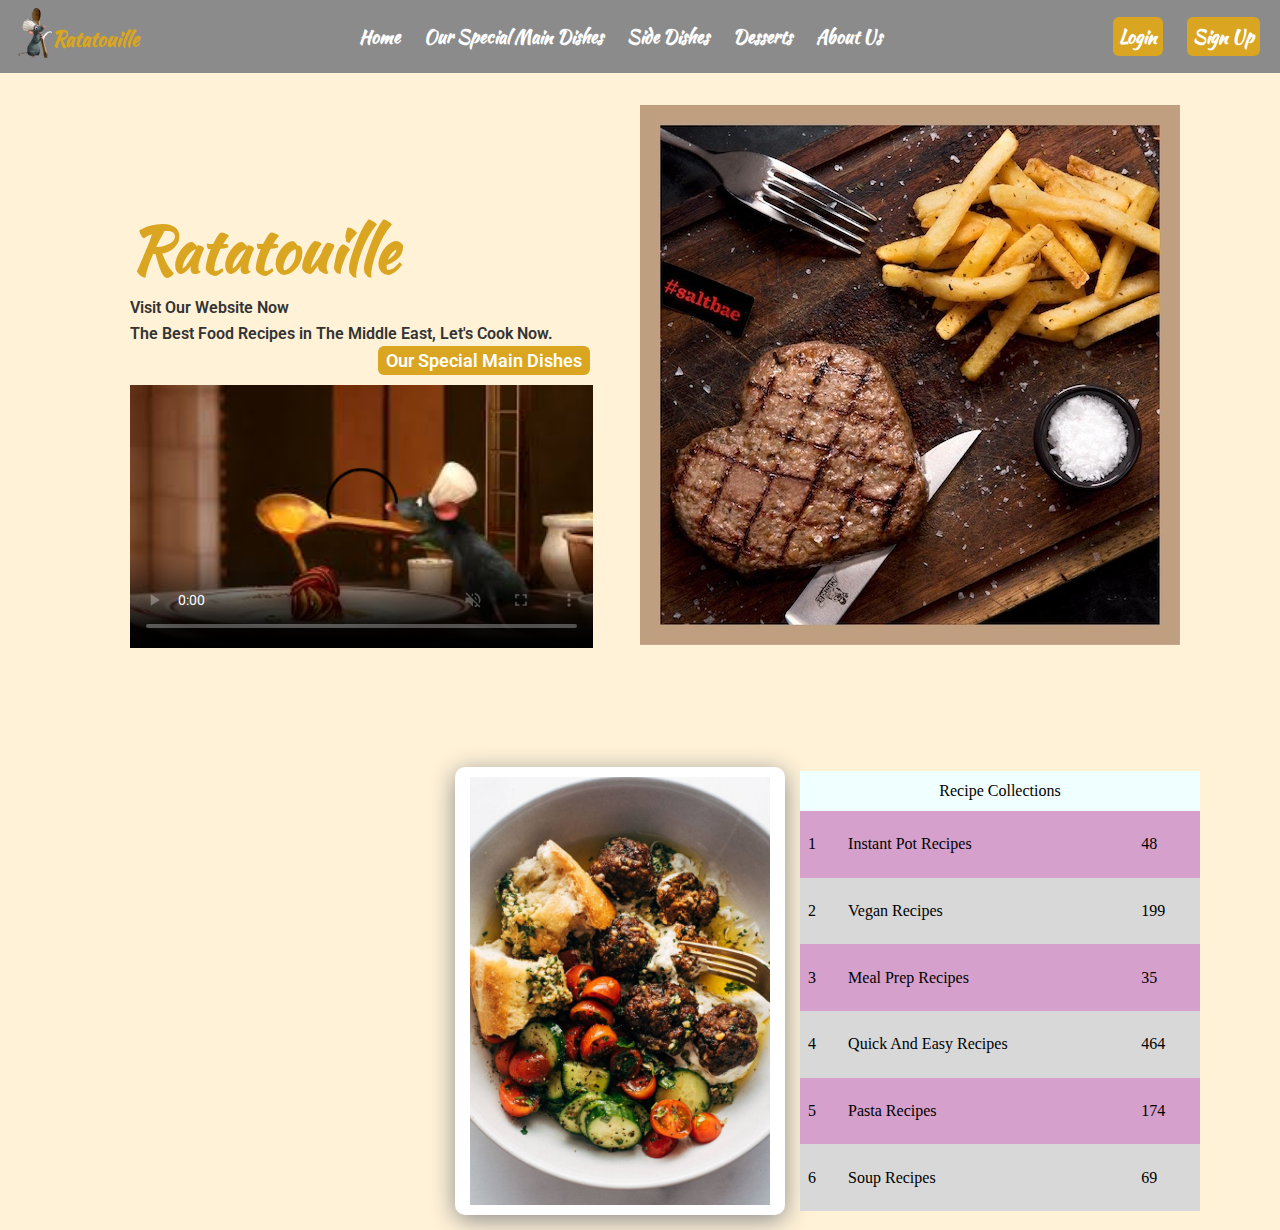
==== index.html @ c707da76 "negan" ====
<!DOCTYPE html>
<html lang="en">

<head>
    <meta charset="UTF-8">
    <meta name="viewport" content="width=device-width, initial-scale=1.0">
    <title>Ratatouille</title>
    <link rel="stylesheet" href="css/style.css">
    <link rel="shortcut icon"
        href="Images/disney-pixar-ratatouille-remy-anyone-can-cook-quote-rogani-lilly-transparent.png.png"
        type="image/x-icon">
    <link rel="preconnect" href="https://fonts.googleapis.com">
    <link rel="preconnect" href="https://fonts.gstatic.com" crossorigin>
    <link href="https://fonts.googleapis.com/css2?family=Kaushan+Script&display=swap" rel="stylesheet">
    <link rel="preconnect" href="https://fonts.googleapis.com">
    <link rel="preconnect" href="https://fonts.gstatic.com" crossorigin>
    <link
        href="https://fonts.googleapis.com/css2?family=Kaushan+Script&family=Roboto:ital,wght@0,100;0,300;0,400;0,500;0,700;0,900;1,100;1,300;1,400;1,500;1,700;1,900&display=swap"
        rel="stylesheet">
</head>

<body>
    <header>
        <nav>
            <a class="logo" href="index.html">
                <img src="Images/disney-pixar-ratatouille-remy-anyone-can-cook-quote-rogani-lilly-transparent.png.png"
                    alt="logo"> <span>Ratatouille</span></a>
            <ul class="header-m">
                <li><a href="index.html">Home</a></li>
                <li><a href="#">Our Special Main Dishes</a></li>
                <li><a href="#">Side Dishes</a></li>
                <li><a href="#">Desserts</a></li>
                <li><a href="#">About Us</a></li>
            </ul>
            <ul class="header-r">
                <li><a href="login.html">Login</a></li>
                <li><a href="signup.html">Sign Up</a></li>
            </ul>
        </nav>
    </header>
    <main class="hero maxwidth">
        <div class="hero-text">
            <h1 class="golden">Ratatouille</h1>
            <p>Visit Our Website Now <br>
                The Best Food Recipes in The Middle East, Let's Cook Now.</p>
            <div class="btn">
                <a href="#">Our Special Main Dishes</a>
            </div>
            <div class="remi_video">
                <video width="463" controls autoplay muted poster="images/video_placeholder.jpeg">
                    <source src="images/Ratatouille.mp4" type="video/mp4">
                    Your browser does not support the video tag.
                </video>
            </div>
        </div>
        <div class="hero-image">
            <img src="Images/art-of-cooking.jpeg" alt="Food">
        </div>
    </main>
    <section class="table-recpies maxwidth">
       
        <div class="tbl">
            <div class="card">
                <img width="300" src="images/Walnut Meatballs.jpg" alt="healthy">
            </div>
             
        <table>
            <caption class="t-caption">Recipe Collections</caption>
            <tr>
                <td>1</td>
                <td>Instant Pot Recipes</td>
                <td>48</td>
            </tr>
            <tr>
                <td>2</td>
                <td>Vegan Recipes</td>
                <td>199</td>
            </tr>
            <tr>
                <td>3</td>
                <td>Meal Prep Recipes</td>
                <td>35</td>
            </tr>
            <tr>
                <td>4</td>
                <td>Quick And Easy Recipes</td>
                <td>464</td>
            </tr>
            <tr>
                <td>5</td>
                <td>Pasta Recipes</td>
                <td>174</td>
            </tr>
            <tr>
                <td>6</td>
                <td>Soup Recipes</td>
                <td>69</td>
            </tr>
        </table>
         
    </div>
    </section>
    <section class="some-recipe maxwidth">
   

    </section>

</body>

</html>
---- css/style.css ----
* {
    margin: 0;
    padding: 0;
    box-sizing: border-box;
    scroll-behavior: smooth;
   
}
body{
    background-color: #fff2d7;
}

.maxwidth {
    width: 100%;
    max-width: 1120px;
    margin: 0 auto;
}

h1 {
    font-size: 62px;
    font-family: "Kaushan Script", sans-serif;
    color: #333;
}

.golden {
    color: goldenrod;
}

h2 {
    font-size: 48px;
    font-family: "Kaushan Script", sans-serif;
    color: #333;
}

h3 {
    font-size: 40px;
    font-family: "Kaushan Script", sans-serif;
    color: #333;
}

h4 {
    font-size: 32px;
    font-family: "Kaushan Script", sans-serif;
    color: #333;
}

h5 {
    font-size: 24px;
    font-family: "Kaushan Script", sans-serif;
    color: #333;
}

h6 {
    font-size: 18px;
    font-family: "Kaushan Script", sans-serif;
    color: #333;
}

p {
    font-style: Roboto, sans-serif;
    font-size: 16px;
    color: #333;
    line-height: 1.6;
}

a {
    text-decoration: none;
    color: #333;
}

ul {
    list-style: none;
}

.logo img {
    width: 80px;
    height: auto;
    background-color: rgb(139, 139, 139);

}

.logo span {
    font-size: 20px;
    font-family: "Kaushan Script", sans-serif;
    color: goldenrod;
    background-color: rgb(139, 139, 139);
    border-radius: 4px;
    margin-left: -36px;
    margin-bottom: -4px;
}

.logo {
    display: flex;
    background-color: rgb(139, 139, 139);
    color: goldenrod;
    align-items: center;
}

header {
    padding: 8px;
    justify-content: space-between;
    align-items: center;
    font-family: "Kaushan Script", sans-serif;
    font-size: 18px;
    font-weight: 600;
    background-color: rgb(139, 139, 139);
    z-index: 999;
    margin-bottom: 32px;
}

nav {
    background-color: rgb(139, 139, 139);
    display: flex;
    justify-content: space-between;
    align-items: center;
}

nav ul {
    display: flex;
    justify-content: space-between;
    align-items: center;
    background-color: rgb(139, 139, 139);
}

nav ul li {
    margin: 0 12px;
    background-color: rgb(139, 139, 139);
}

nav ul li a {
    color: #ffffff;
    font-family: "Kaushan Script", sans-serif;
    background-color: rgb(139, 139, 139);
}

.header-r a {
    background-color: goldenrod;
    padding: 6px;
    border-radius: 6px;
}

main {
    margin: 8px;
    display: flex;
}

main .hero-text {
    font-family: Roboto;
    font-weight: 600;
    width: 50%;
    padding: 100px 50px;
}

main .hero-images img {
    margin-top: 16px;
}

div.btn {
    display: flex;
    align-items: flex-end;
    justify-content: end
}

div.btn a {
    background-color: goldenrod;
    padding: 4px 8px;
    border-radius: 6px;
    color: #ffffff;
    font-family: "Roboto", sans-serif;
    font-size: 18px;
}

.remi_video {
    margin-top: 10px;
}

div.tbl {
    display: flex;
    justify-content: end;
    align-items: center;
}
table {
    display: inline-table;
    border-collapse: collapse;
    width: 400px;
    height: 400px;
    user-select: none;
    -webkit-user-select: none;
}

tr:hover td{
    background-color: #f5f5f5;
}

th,td {
    text-align: left;
    padding: 8px;
}

tr:nth-child(even) {
    background-color: #d8d8d9;
}

tr:nth-child(odd) {
    background-color: #d5a1cc;
}

.t-caption {
    align-items: center;
    background-color: azure;
    height: 40px;
    line-height: 40px;
}
.content{
    
}
.card img{
    height: 400;
}
.card{
    background-color: white;
    width: 330px;
    box-shadow: 0 5px 25px rgba(139,139 ,139, 100%);
    border-radius: 10px;
    padding: 10px;
    margin: 15px;
    display: flex;
    justify-content: center;
    flex-direction: row;
    flex-wrap: wrap;

}
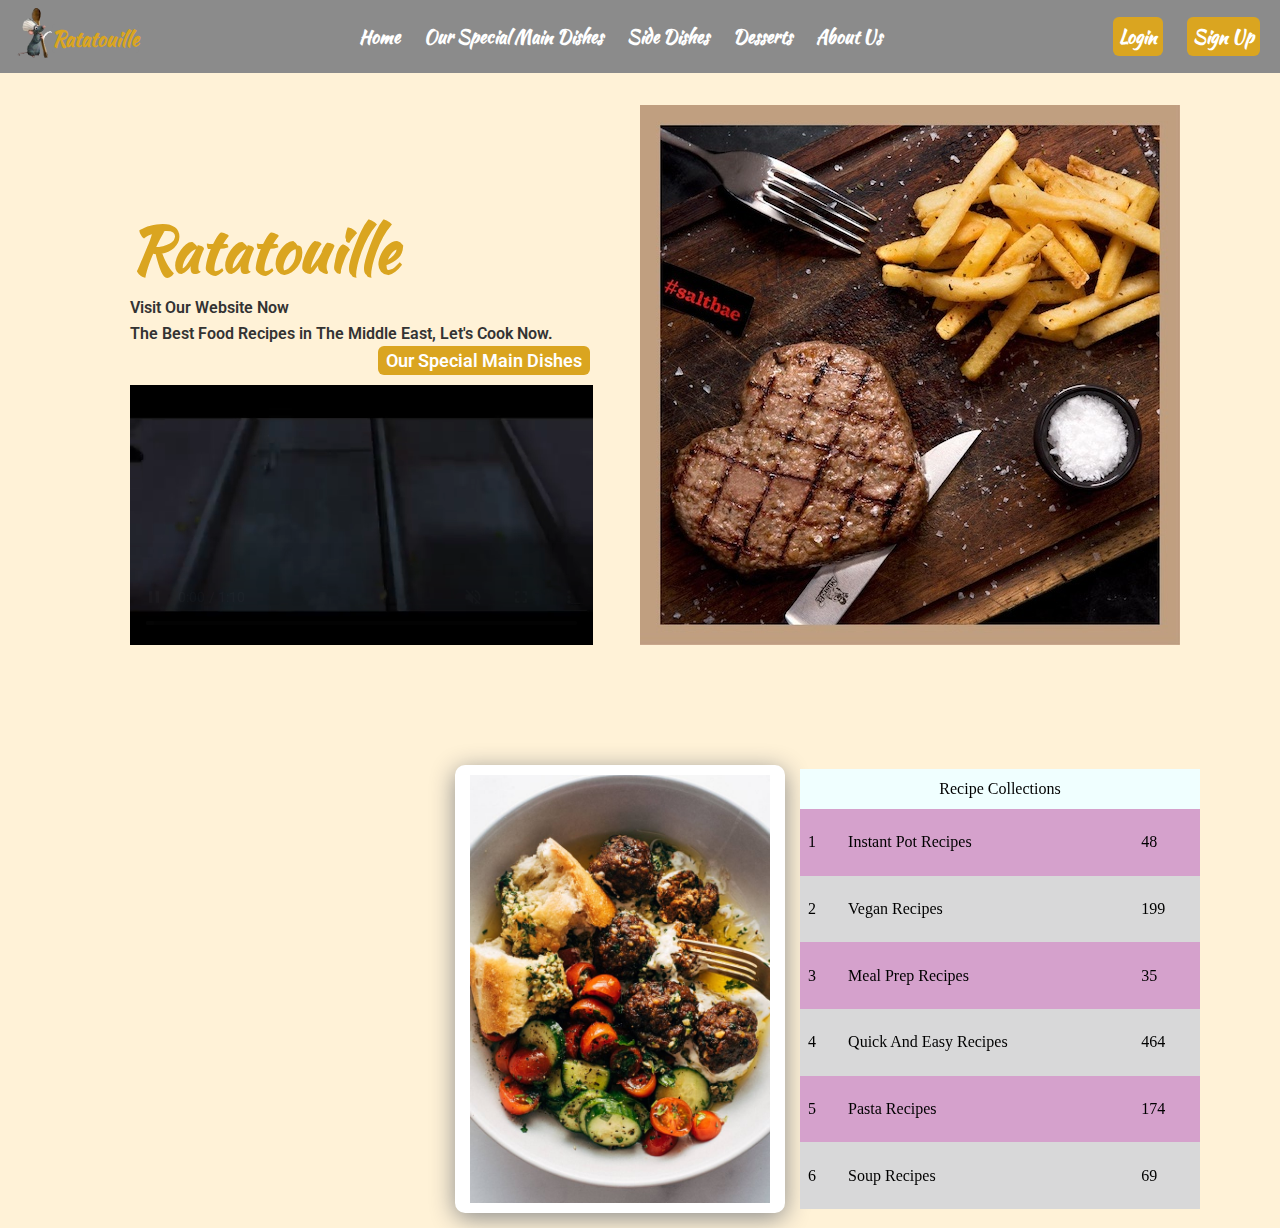
==== commit fb5eec1a: "CleanUp" ====
--- a/index.html
+++ b/index.html
@@ -47,8 +47,8 @@
                 <a href="#">Our Special Main Dishes</a>
             </div>
             <div class="remi_video">
-                <video width="463" controls autoplay muted poster="images/video_placeholder.jpeg">
-                    <source src="images/Ratatouille.mp4" type="video/mp4">
+                <video width="463" controls autoplay muted poster="Images/video_placeholder.jpeg">
+                    <source src="Images/Ratatouille.mp4" type="video/mp4">
                     Your browser does not support the video tag.
                 </video>
             </div>
@@ -61,7 +61,7 @@
        
         <div class="tbl">
             <div class="card">
-                <img width="300" src="images/Walnut Meatballs.jpg" alt="healthy">
+                <img width="300" src="Images/Walnut Meatballs.jpg" alt="healthy">
             </div>
              
         <table>
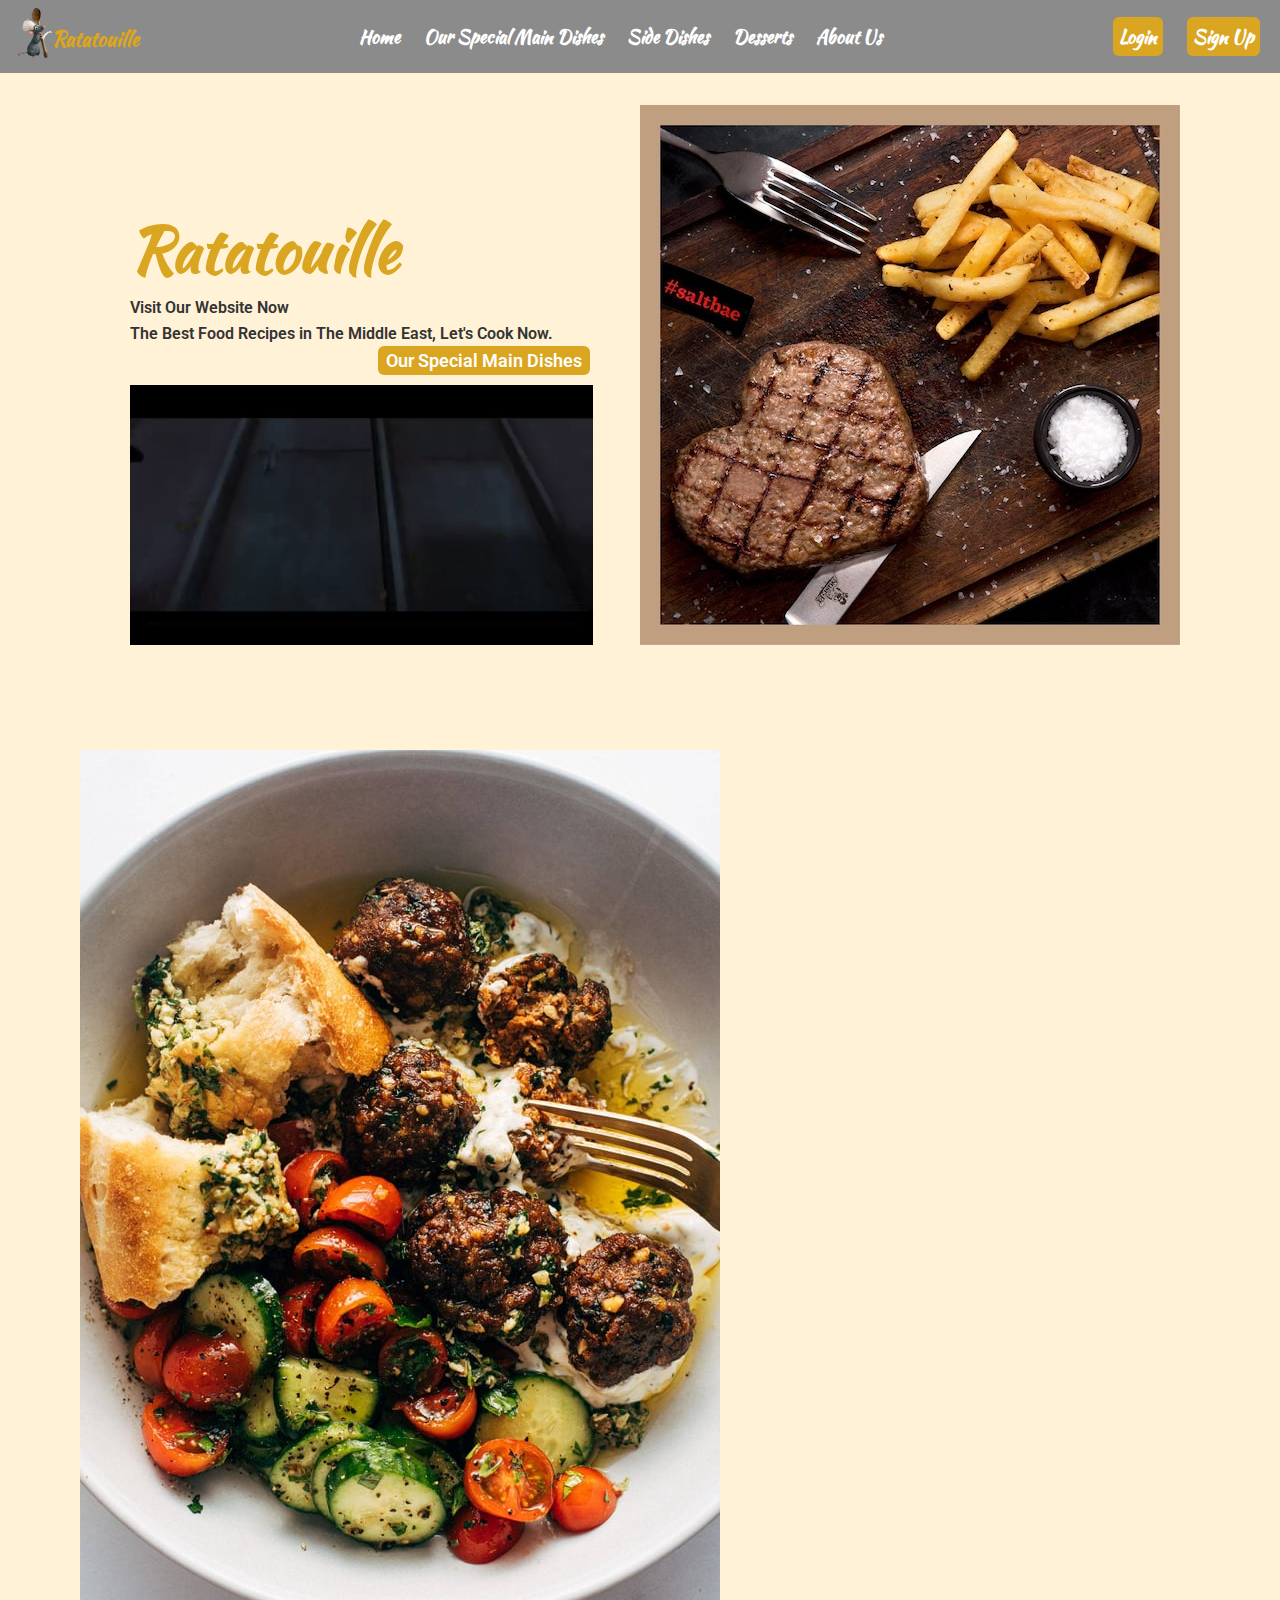
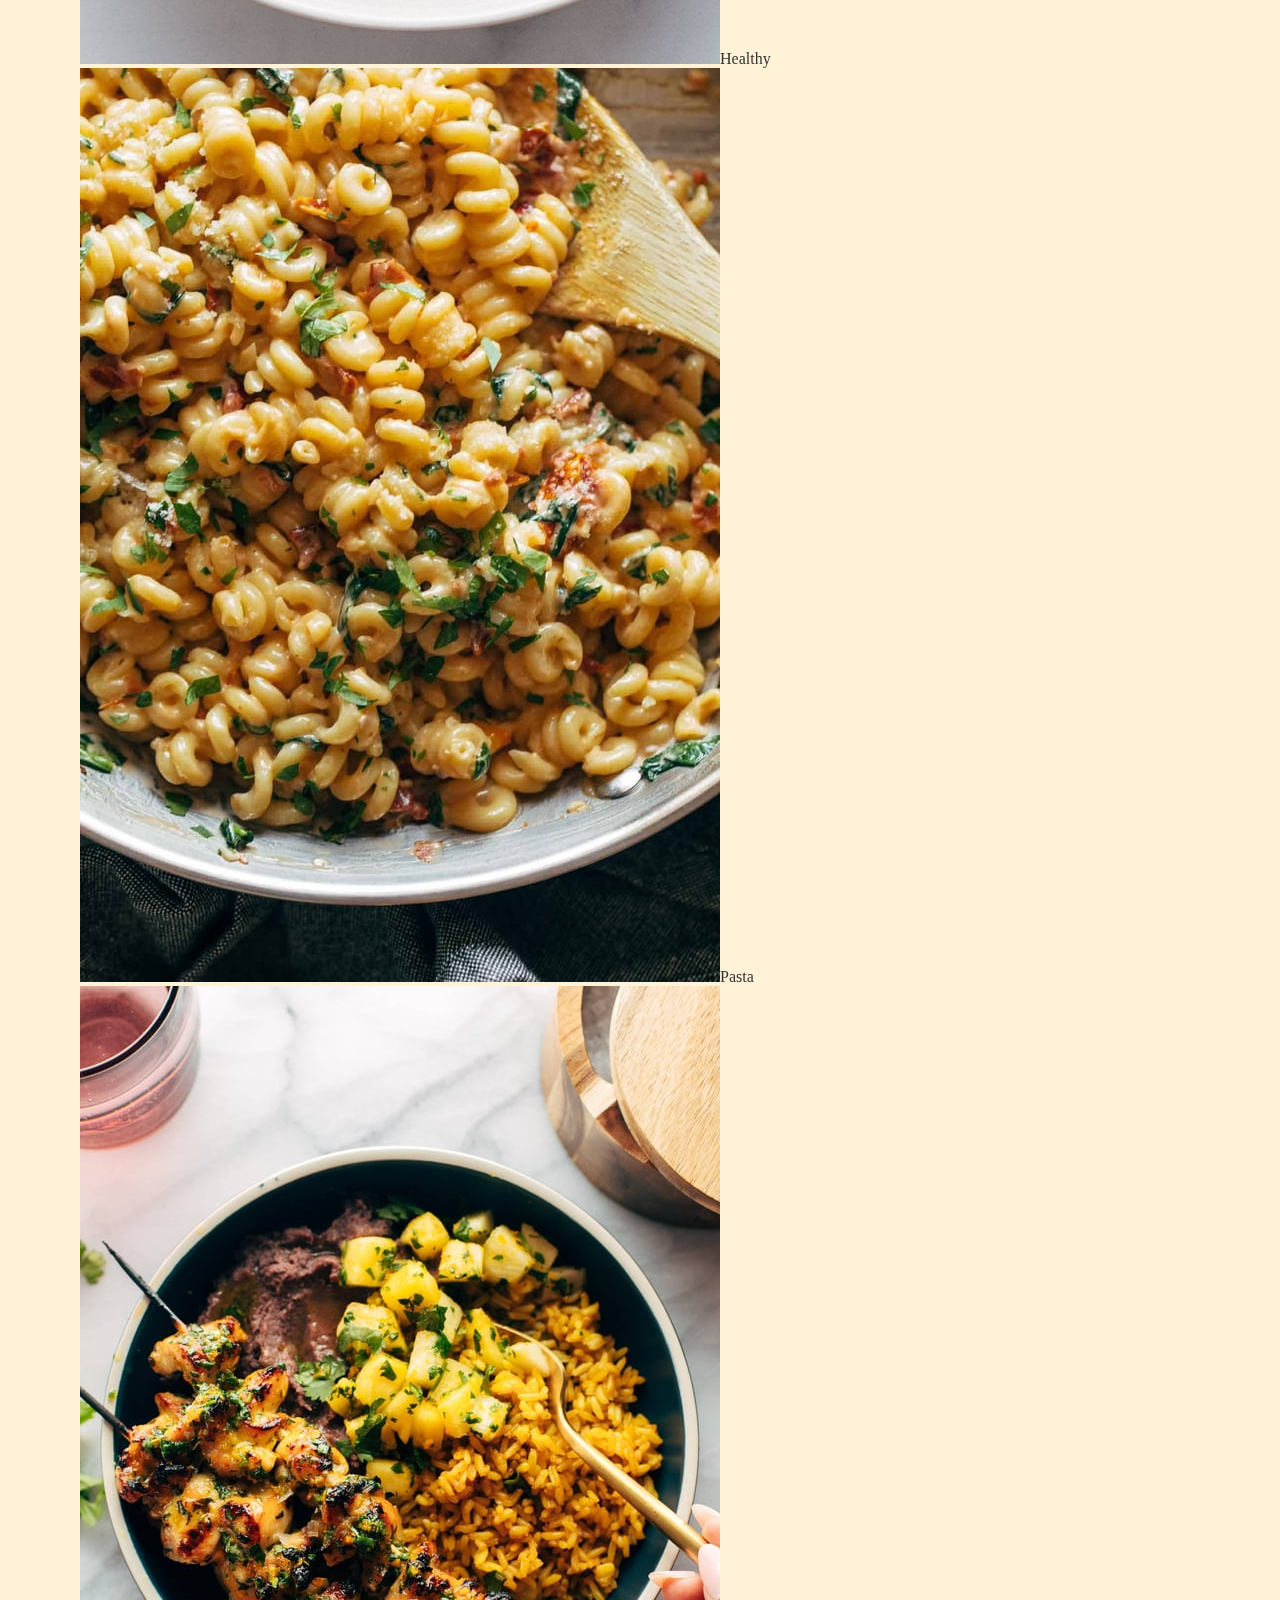
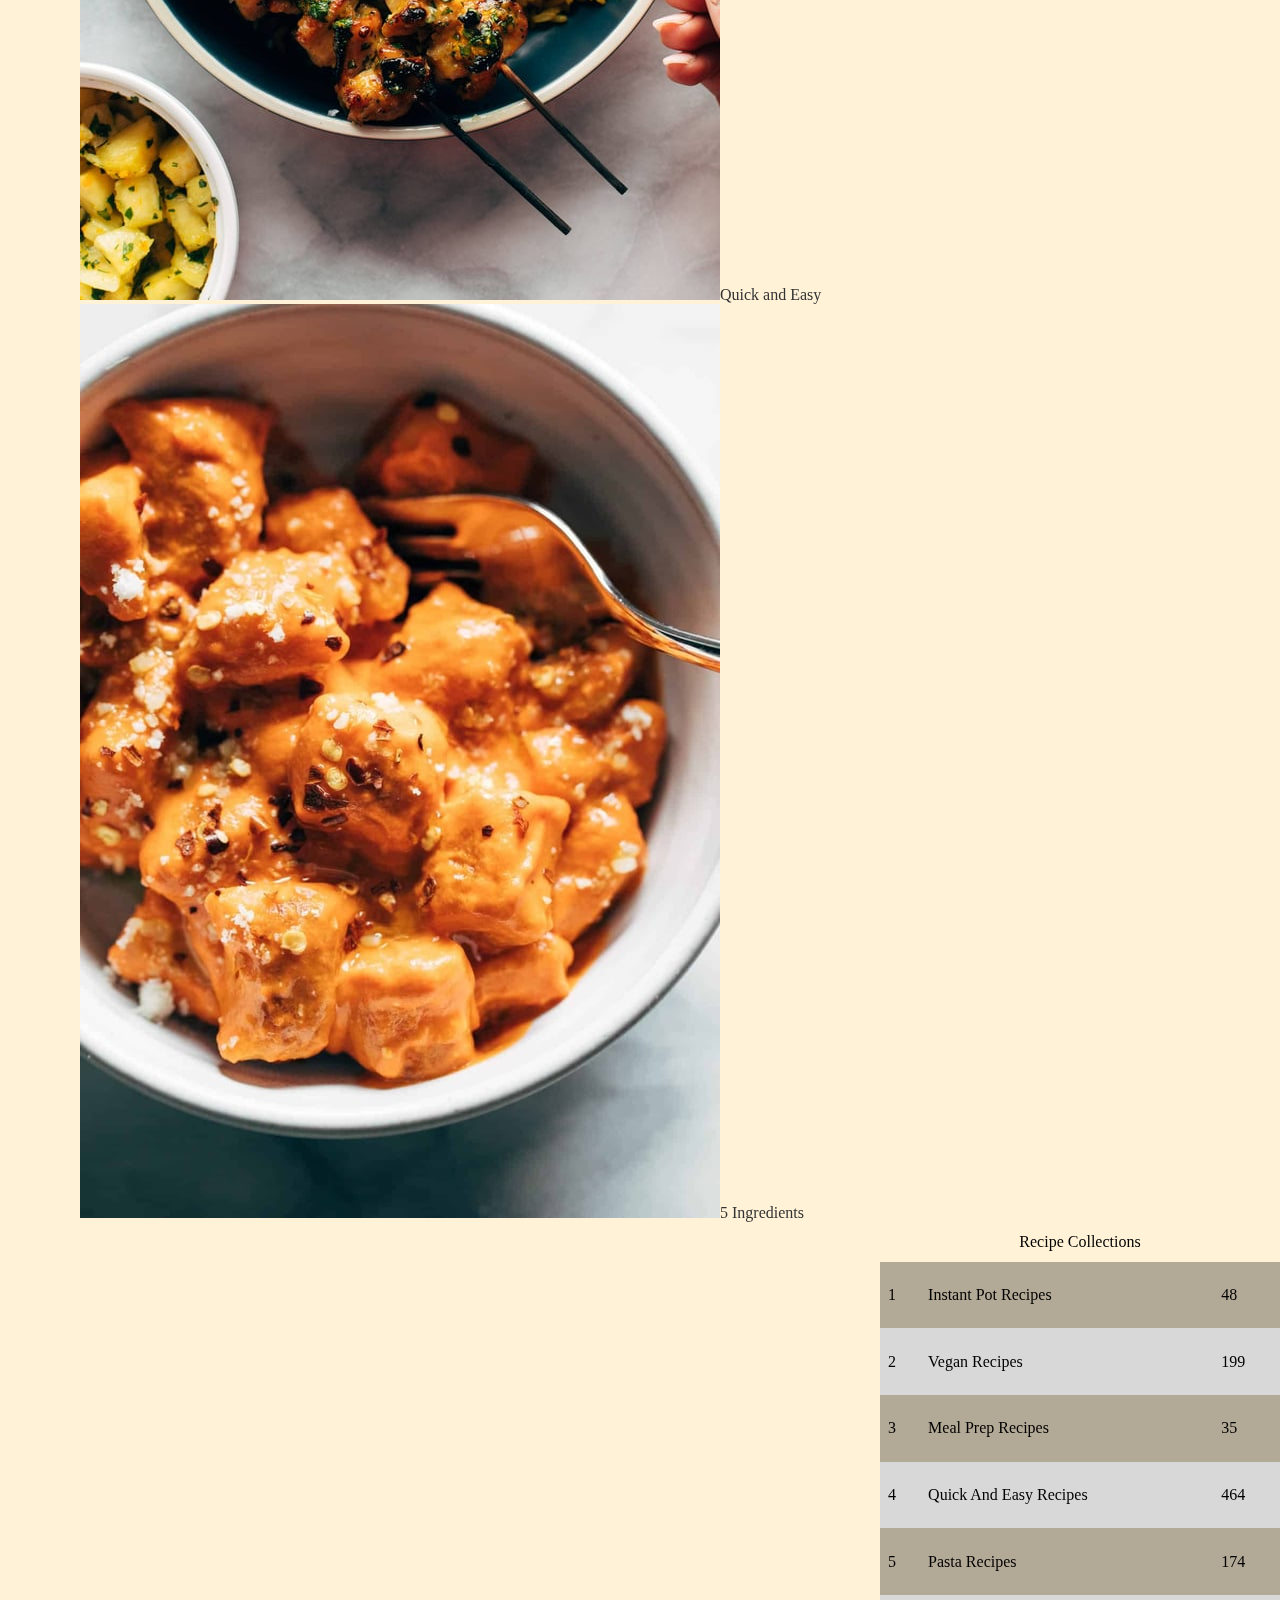
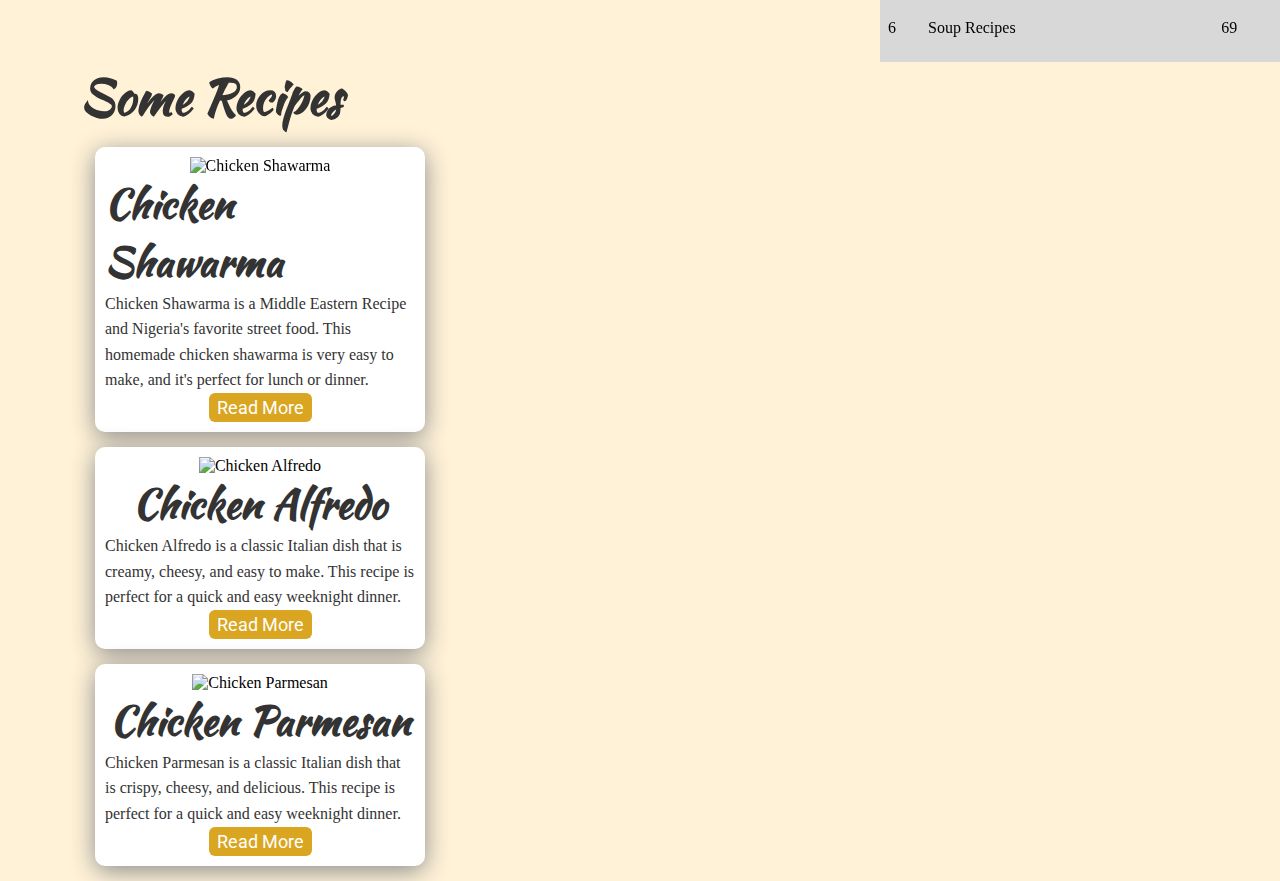
==== commit eb3e230b: "Place" ====
--- a/index.html
+++ b/index.html
@@ -7,7 +7,7 @@
     <title>Ratatouille</title>
     <link rel="stylesheet" href="css/style.css">
     <link rel="shortcut icon"
-        href="Images/disney-pixar-ratatouille-remy-anyone-can-cook-quote-rogani-lilly-transparent.png.png"
+        href="images/disney-pixar-ratatouille-remy-anyone-can-cook-quote-rogani-lilly-transparent.png.png"
         type="image/x-icon">
     <link rel="preconnect" href="https://fonts.googleapis.com">
     <link rel="preconnect" href="https://fonts.gstatic.com" crossorigin>
@@ -23,11 +23,11 @@
     <header>
         <nav>
             <a class="logo" href="index.html">
-                <img src="Images/disney-pixar-ratatouille-remy-anyone-can-cook-quote-rogani-lilly-transparent.png.png"
+                <img src="images/disney-pixar-ratatouille-remy-anyone-can-cook-quote-rogani-lilly-transparent.png.png"
                     alt="logo"> <span>Ratatouille</span></a>
             <ul class="header-m">
                 <li><a href="index.html">Home</a></li>
-                <li><a href="#">Our Special Main Dishes</a></li>
+                <li><a href="#"><img src="Images/" alt="">Our Special Main Dishes</img></a></li>
                 <li><a href="#">Side Dishes</a></li>
                 <li><a href="#">Desserts</a></li>
                 <li><a href="#">About Us</a></li>
@@ -47,61 +47,94 @@
                 <a href="#">Our Special Main Dishes</a>
             </div>
             <div class="remi_video">
-                <video width="463" controls autoplay muted poster="Images/video_placeholder.jpeg">
-                    <source src="Images/Ratatouille.mp4" type="video/mp4">
+                <video width="463" controls autoplay muted poster="images/video_placeholder.jpeg">
+                    <source src="images/Ratatouille.mp4" type="video/mp4">
                     Your browser does not support the video tag.
                 </video>
             </div>
         </div>
         <div class="hero-image">
-            <img src="Images/art-of-cooking.jpeg" alt="Food">
+            <img src="images/art-of-cooking.jpeg" alt="Food">
         </div>
     </main>
-    <section class="table-recpies maxwidth">
-       
+    <section class="table-recpies">
+        <div>
+            <ul class="maxwidth">
+                <li><a href="#"><img src="images/Walnut Meatballs.jpg" alt="">Healthy</a></li>
+                <li><a href="#"><img src="images/Spirali-1-1.jpg" alt="">Pasta</a></li>
+                <li><a href="#"><img src="images/Cilantro-Orange-Chicken-61.jpg" alt="">Quick and Easy</a></li>
+                <li><a href="#"><img src="images/Easy-Cauliflower-Gnocchi.jpg" alt="">5 Ingredients</a></li>
+            </ul>
+        </div>
         <div class="tbl">
-            <div class="card">
-                <img width="300" src="Images/Walnut Meatballs.jpg" alt="healthy">
-            </div>
-             
-        <table>
-            <caption class="t-caption">Recipe Collections</caption>
-            <tr>
-                <td>1</td>
-                <td>Instant Pot Recipes</td>
-                <td>48</td>
-            </tr>
-            <tr>
-                <td>2</td>
-                <td>Vegan Recipes</td>
-                <td>199</td>
-            </tr>
-            <tr>
-                <td>3</td>
-                <td>Meal Prep Recipes</td>
-                <td>35</td>
-            </tr>
-            <tr>
-                <td>4</td>
-                <td>Quick And Easy Recipes</td>
-                <td>464</td>
-            </tr>
-            <tr>
-                <td>5</td>
-                <td>Pasta Recipes</td>
-                <td>174</td>
-            </tr>
-            <tr>
-                <td>6</td>
-                <td>Soup Recipes</td>
-                <td>69</td>
-            </tr>
-        </table>
-         
-    </div>
+
+            <table>
+                <caption class="t-caption">Recipe Collections</caption>
+                <tr>
+                    <td>1</td>
+                    <td>Instant Pot Recipes</td>
+                    <td>48</td>
+                </tr>
+                <tr>
+                    <td>2</td>
+                    <td>Vegan Recipes</td>
+                    <td>199</td>
+                </tr>
+                <tr>
+                    <td>3</td>
+                    <td>Meal Prep Recipes</td>
+                    <td>35</td>
+                </tr>
+                <tr>
+                    <td>4</td>
+                    <td>Quick And Easy Recipes</td>
+                    <td>464</td>
+                </tr>
+                <tr>
+                    <td>5</td>
+                    <td>Pasta Recipes</td>
+                    <td>174</td>
+                </tr>
+                <tr>
+                    <td>6</td>
+                    <td>Soup Recipes</td>
+                    <td>69</td>
+                </tr>
+            </table>
+
+        </div>
     </section>
     <section class="some-recipe maxwidth">
-   
+        <h2>Some Recipes</h2>
+        <div class="recipe">
+            <div class="card">
+                <img src="images/Chicken Shawarma.jpg" alt="Chicken Shawarma">
+                <h3>Chicken Shawarma</h3>
+                <p>Chicken Shawarma is a Middle Eastern Recipe and Nigeria's favorite street food. This homemade chicken
+                    shawarma is very easy to make, and it's perfect for lunch or dinner.</p>
+                <div class="btn">
+                    <a href="#">Read More</a>
+                </div>
+            </div>
+            <div class="card">
+                <img src="images/Chicken Alfredo.jpg" alt="Chicken Alfredo">
+                <h3>Chicken Alfredo</h3>
+                <p>Chicken Alfredo is a classic Italian dish that is creamy, cheesy, and easy to make. This recipe is
+                    perfect for a quick and easy weeknight dinner.</p>
+                <div class="btn">
+                    <a href="#">Read More</a>
+                </div>
+            </div>
+            <div class="card">
+                <img src="images/Chicken Parmesan.jpg" alt="Chicken Parmesan">
+                <h3>Chicken Parmesan</h3>
+                <p>Chicken Parmesan is a classic Italian dish that is crispy, cheesy, and delicious. This recipe is
+                    perfect for a quick and easy weeknight dinner.</p>
+                <div class="btn">
+                    <a href="#">Read More</a>
+                </div>
+            </div>
+        </div>
 
     </section>
 
--- a/css/style.css
+++ b/css/style.css
@@ -201,12 +201,12 @@
 }
 
 tr:nth-child(odd) {
-    background-color: #d5a1cc;
+    background-color: #b3a997;
 }
 
 .t-caption {
     align-items: center;
-    background-color: azure;
+    background-color: fff6e3;
     height: 40px;
     line-height: 40px;
 }
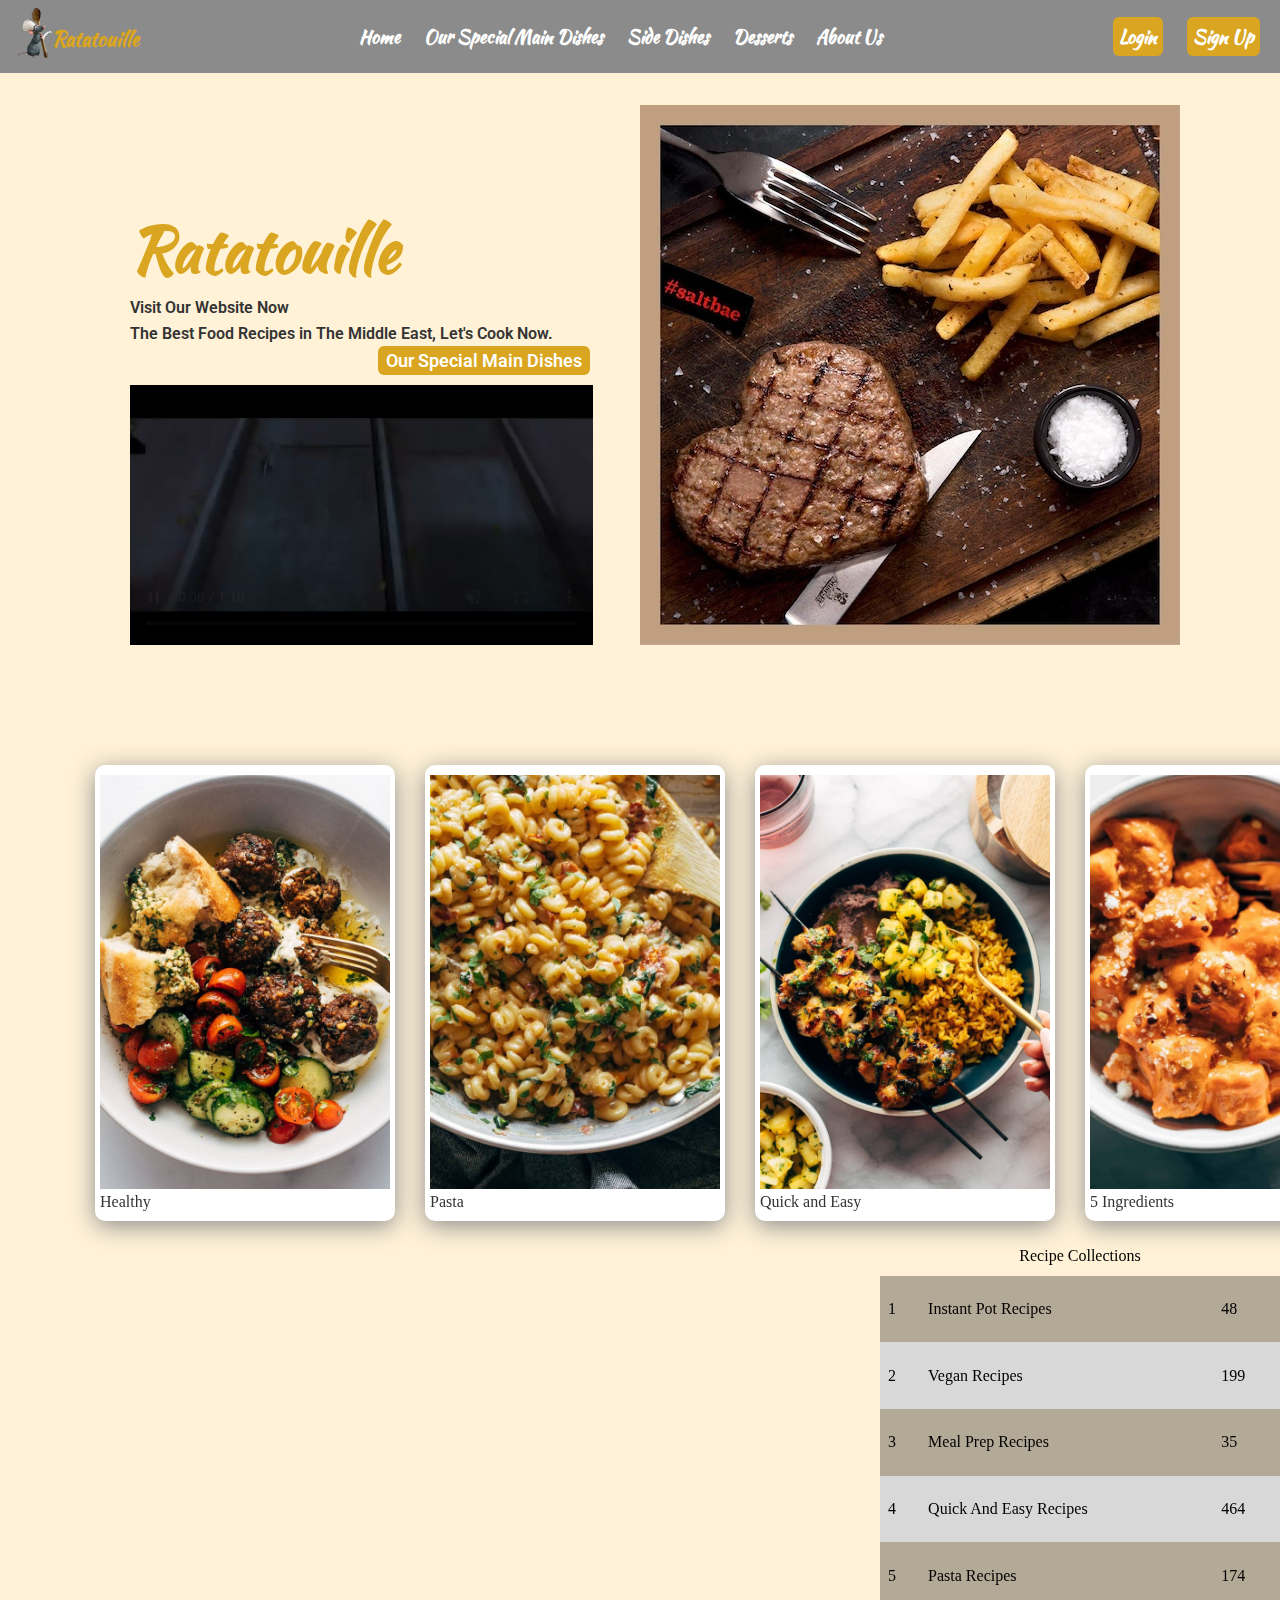
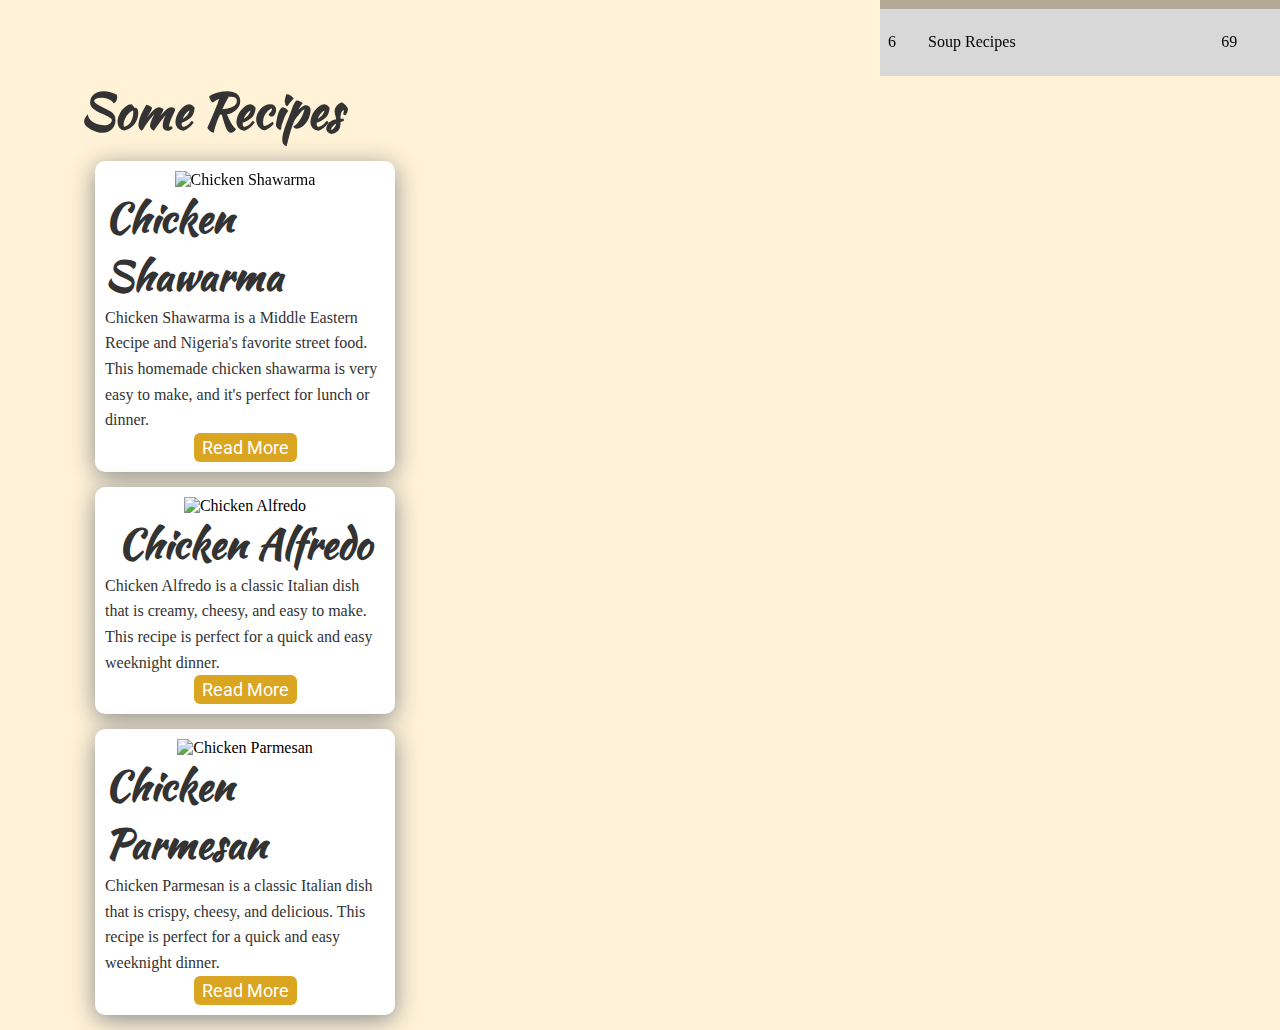
==== commit 7f7f9cbc: "negan" ====
--- a/index.html
+++ b/index.html
@@ -58,12 +58,12 @@
         </div>
     </main>
     <section class="table-recpies">
-        <div>
-            <ul class="maxwidth">
-                <li><a href="#"><img src="images/Walnut Meatballs.jpg" alt="">Healthy</a></li>
-                <li><a href="#"><img src="images/Spirali-1-1.jpg" alt="">Pasta</a></li>
-                <li><a href="#"><img src="images/Cilantro-Orange-Chicken-61.jpg" alt="">Quick and Easy</a></li>
-                <li><a href="#"><img src="images/Easy-Cauliflower-Gnocchi.jpg" alt="">5 Ingredients</a></li>
+        <div class="maxwidth ">
+            <ul class="cards">
+                <li class="card"><a href="#"><img src="images/Walnut Meatballs.jpg" alt="">Healthy</a></li>
+                <li  class="card"><a href="#"><img src="images/Spirali-1-1.jpg" alt="">Pasta</a></li>
+                <li  class="card"><a href="#"><img src="images/Cilantro-Orange-Chicken-61.jpg" alt="">Quick and Easy</a></li>
+                <li  class="card"><a href="#"><img src="images/Easy-Cauliflower-Gnocchi.jpg" alt="">5 Ingredients</a></li>
             </ul>
         </div>
         <div class="tbl">
--- a/css/style.css
+++ b/css/style.css
@@ -184,7 +184,7 @@
     width: 400px;
     height: 400px;
     user-select: none;
-    -webkit-user-select: none;
+    -webkit-user-select: none;/*for safari*/
 }
 
 tr:hover td{
@@ -210,15 +210,21 @@
     height: 40px;
     line-height: 40px;
 }
-.content{
-    
-}
-.card img{
-    height: 400;
+.cards {
+    display: flex;
+    border-radius: 10px;
+    margin: 0;
+    padding: 0;
+
+}
+.cards img{
+width: 290px;
+object-fit: contain;
+
 }
 .card{
     background-color: white;
-    width: 330px;
+    width: 300px;
     box-shadow: 0 5px 25px rgba(139,139 ,139, 100%);
     border-radius: 10px;
     padding: 10px;
@@ -228,4 +234,4 @@
     flex-direction: row;
     flex-wrap: wrap;
 
-}+}
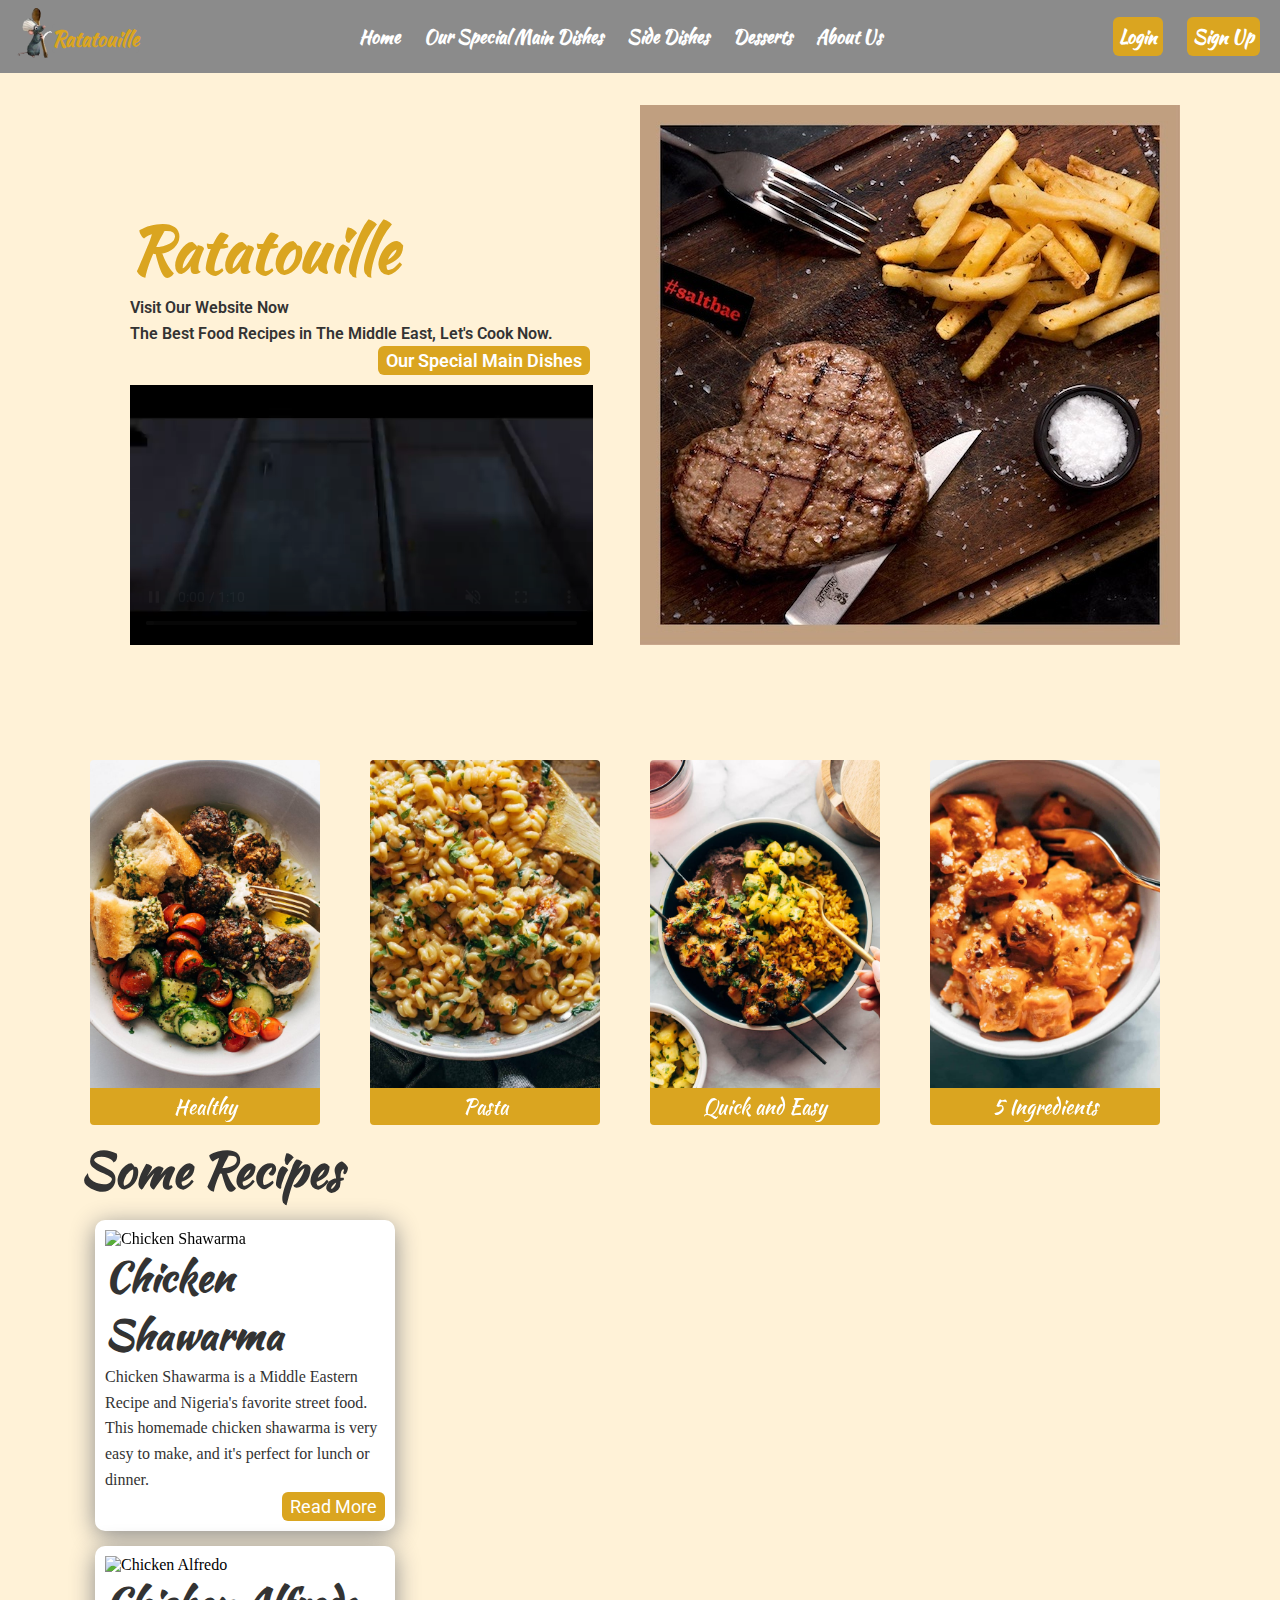
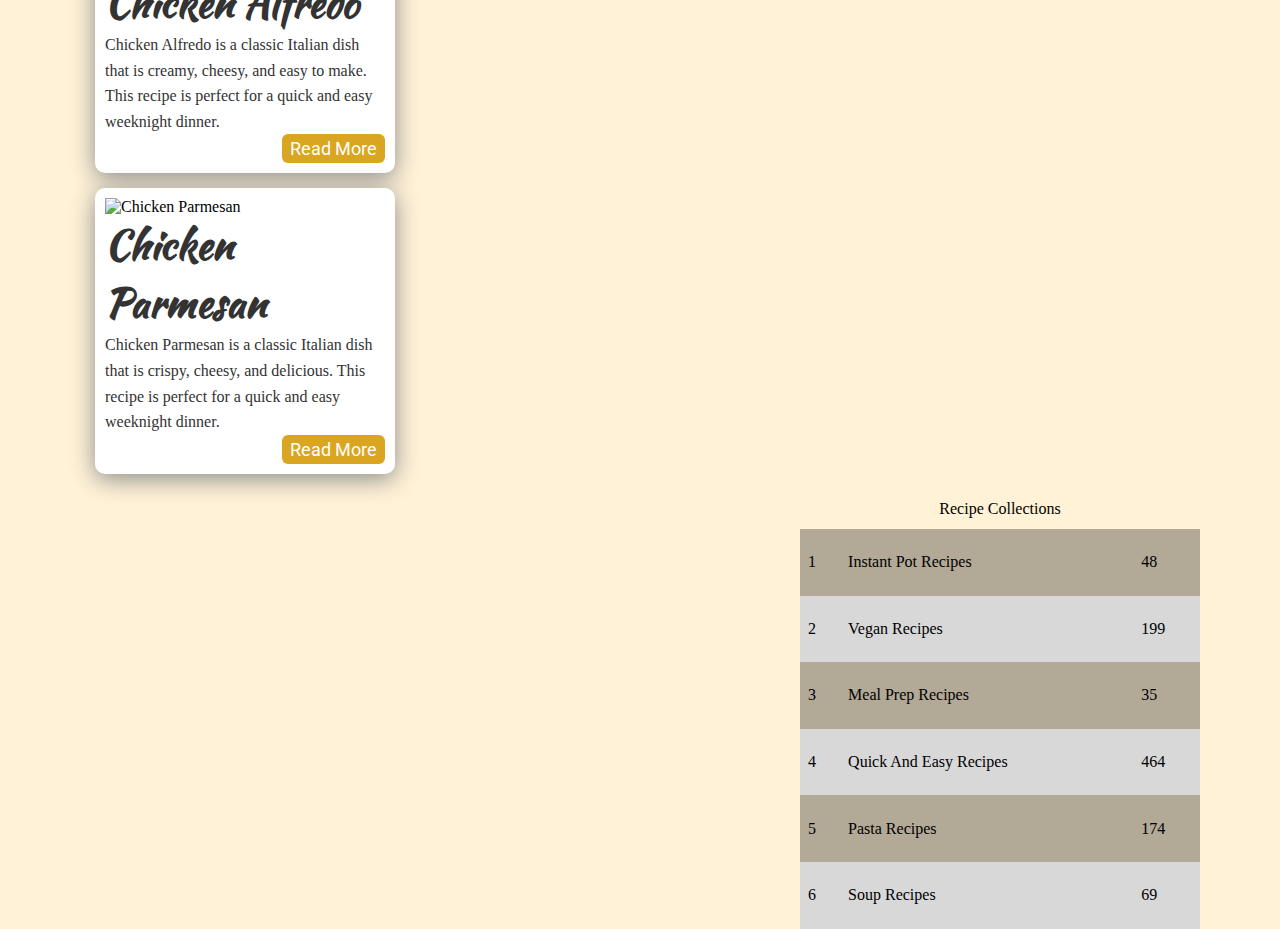
==== commit 24f1474f: "Origin" ====
--- a/index.html
+++ b/index.html
@@ -60,49 +60,15 @@
     <section class="table-recpies">
         <div class="maxwidth ">
             <ul class="cards">
-                <li class="card"><a href="#"><img src="images/Walnut Meatballs.jpg" alt="">Healthy</a></li>
-                <li  class="card"><a href="#"><img src="images/Spirali-1-1.jpg" alt="">Pasta</a></li>
-                <li  class="card"><a href="#"><img src="images/Cilantro-Orange-Chicken-61.jpg" alt="">Quick and Easy</a></li>
-                <li  class="card"><a href="#"><img src="images/Easy-Cauliflower-Gnocchi.jpg" alt="">5 Ingredients</a></li>
+                <li class="card"><a href="#"><img src="images/Walnut Meatballs.jpg" alt=""><span>Healthy</span></a></li>
+                <li class="card"><a href="#"><img src="images/Spirali-1-1.jpg" alt=""><span>Pasta</span></a></li>
+                <li class="card"><a href="#"><img src="images/Cilantro-Orange-Chicken-61.jpg" alt=""><span>Quick and
+                            Easy</span></a></li>
+                <li class="card"><a href="#"><img src="images/Easy-Cauliflower-Gnocchi.jpg" alt=""><span>5
+                            Ingredients</span></a></li>
             </ul>
         </div>
-        <div class="tbl">
 
-            <table>
-                <caption class="t-caption">Recipe Collections</caption>
-                <tr>
-                    <td>1</td>
-                    <td>Instant Pot Recipes</td>
-                    <td>48</td>
-                </tr>
-                <tr>
-                    <td>2</td>
-                    <td>Vegan Recipes</td>
-                    <td>199</td>
-                </tr>
-                <tr>
-                    <td>3</td>
-                    <td>Meal Prep Recipes</td>
-                    <td>35</td>
-                </tr>
-                <tr>
-                    <td>4</td>
-                    <td>Quick And Easy Recipes</td>
-                    <td>464</td>
-                </tr>
-                <tr>
-                    <td>5</td>
-                    <td>Pasta Recipes</td>
-                    <td>174</td>
-                </tr>
-                <tr>
-                    <td>6</td>
-                    <td>Soup Recipes</td>
-                    <td>69</td>
-                </tr>
-            </table>
-
-        </div>
     </section>
     <section class="some-recipe maxwidth">
         <h2>Some Recipes</h2>
@@ -134,6 +100,43 @@
                     <a href="#">Read More</a>
                 </div>
             </div>
+            <div class="tbl">
+
+                <table>
+                    <caption class="t-caption">Recipe Collections</caption>
+                    <tr>
+                        <td>1</td>
+                        <td>Instant Pot Recipes</td>
+                        <td>48</td>
+                    </tr>
+                    <tr>
+                        <td>2</td>
+                        <td>Vegan Recipes</td>
+                        <td>199</td>
+                    </tr>
+                    <tr>
+                        <td>3</td>
+                        <td>Meal Prep Recipes</td>
+                        <td>35</td>
+                    </tr>
+                    <tr>
+                        <td>4</td>
+                        <td>Quick And Easy Recipes</td>
+                        <td>464</td>
+                    </tr>
+                    <tr>
+                        <td>5</td>
+                        <td>Pasta Recipes</td>
+                        <td>174</td>
+                    </tr>
+                    <tr>
+                        <td>6</td>
+                        <td>Soup Recipes</td>
+                        <td>69</td>
+                    </tr>
+                </table>
+
+            </div>
         </div>
 
     </section>
--- a/css/style.css
+++ b/css/style.css
@@ -3,9 +3,10 @@
     padding: 0;
     box-sizing: border-box;
     scroll-behavior: smooth;
-   
-}
-body{
+
+}
+
+body {
     background-color: #fff2d7;
 }
 
@@ -178,20 +179,23 @@
     justify-content: end;
     align-items: center;
 }
+
 table {
-    display: inline-table;
+    display: table;
     border-collapse: collapse;
     width: 400px;
     height: 400px;
     user-select: none;
-    -webkit-user-select: none;/*for safari*/
-}
-
-tr:hover td{
+    -webkit-user-select: none;
+    /*for safari*/
+}
+
+tr:hover td {
     background-color: #f5f5f5;
 }
 
-th,td {
+th,
+td {
     text-align: left;
     padding: 8px;
 }
@@ -210,6 +214,7 @@
     height: 40px;
     line-height: 40px;
 }
+
 .cards {
     display: flex;
     border-radius: 10px;
@@ -217,21 +222,40 @@
     padding: 0;
 
 }
-.cards img{
-width: 290px;
-object-fit: contain;
-
-}
-.card{
+
+.cards img {
+    width: 230px;
+    object-fit: contain;
+    display: flex;
+    border-radius: 4px 4px 0 0;
+}
+
+li.card {
+    width: 300px;
+    padding: 10px;
+    display: flex;
+}
+
+.card span {
+    display: flex;
+    justify-content: center;
+    font-size: 20px;
+    font-family: "Kaushan Script", sans-serif;
+    color: white;
+    background-color: goldenrod;
+    padding: 4px 16px;
+    border-radius: 0 0 4px 4px;
+}
+
+div.card {
     background-color: white;
+    display: flex;
     width: 300px;
-    box-shadow: 0 5px 25px rgba(139,139 ,139, 100%);
+    box-shadow: 0 5px 25px rgba(139, 139, 139, 100%);
     border-radius: 10px;
     padding: 10px;
     margin: 15px;
-    display: flex;
     justify-content: center;
-    flex-direction: row;
+    flex-direction: column;
     flex-wrap: wrap;
-
-}
+}
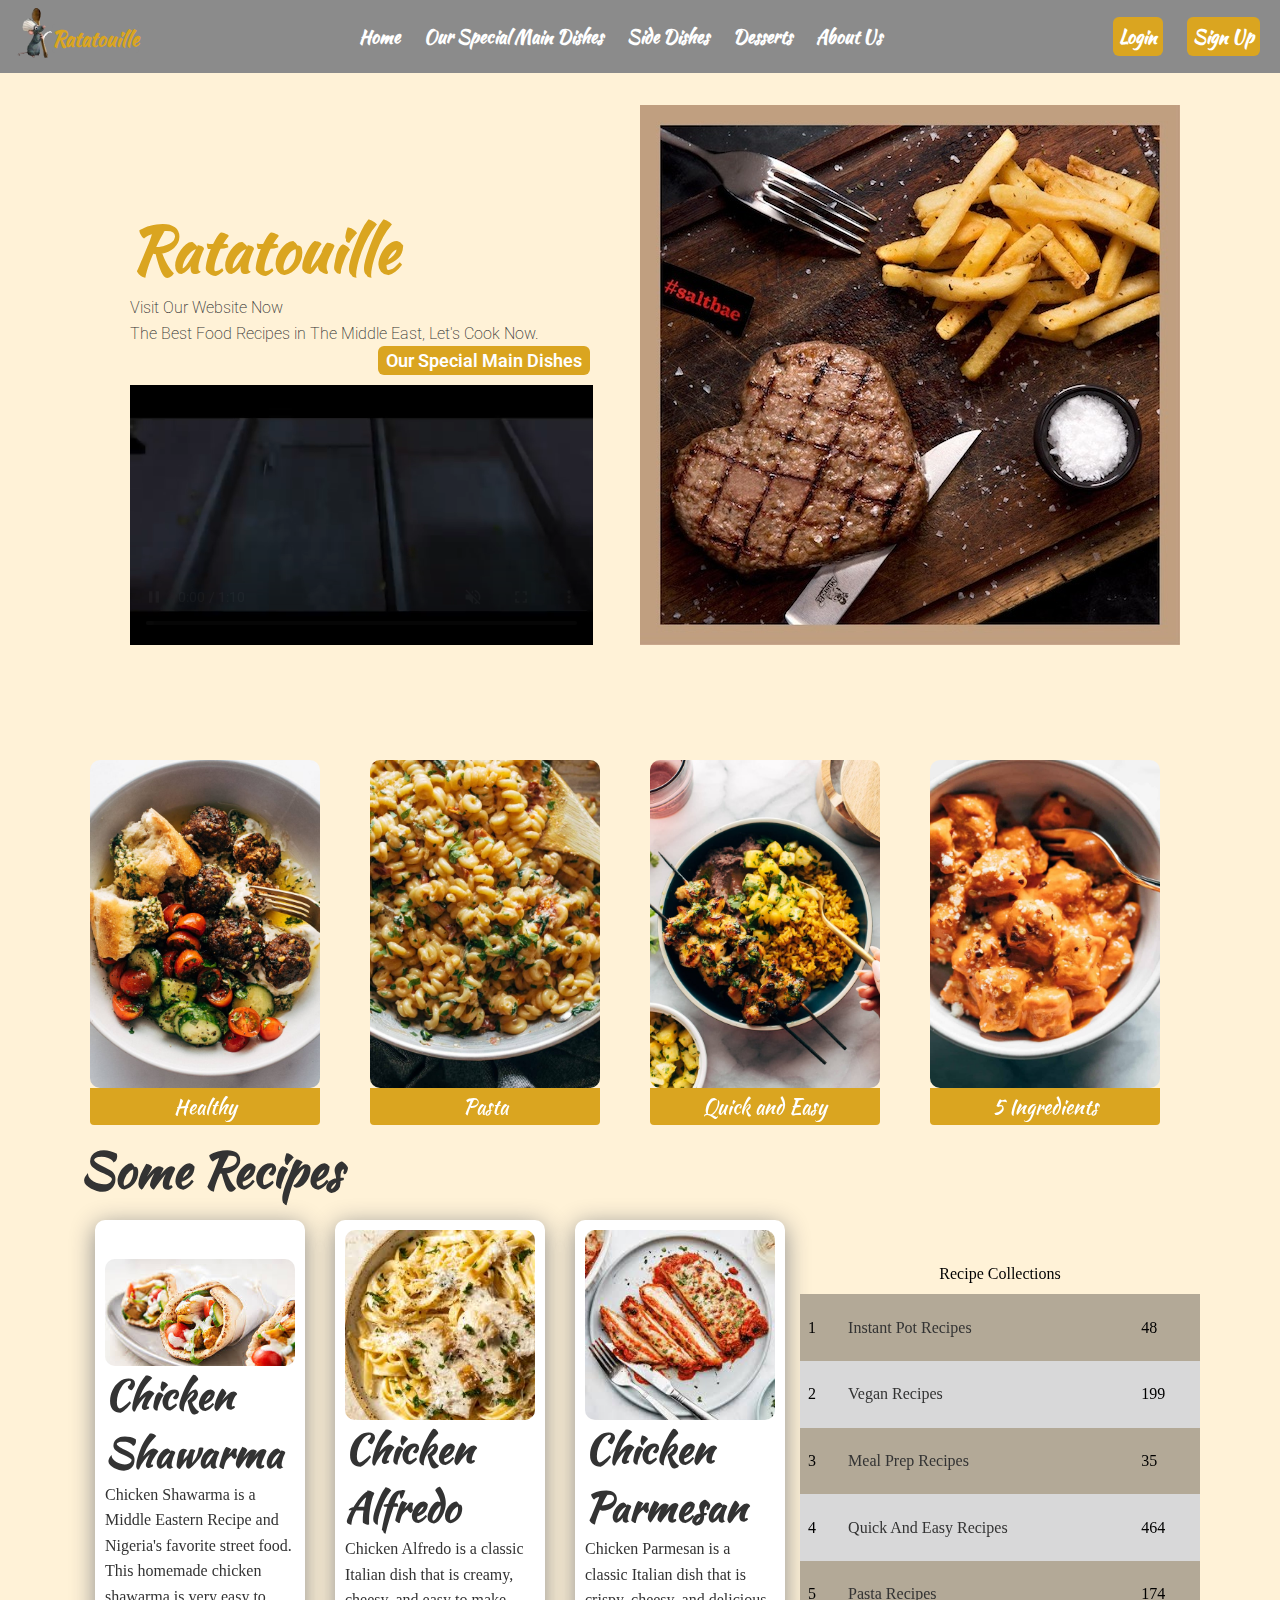
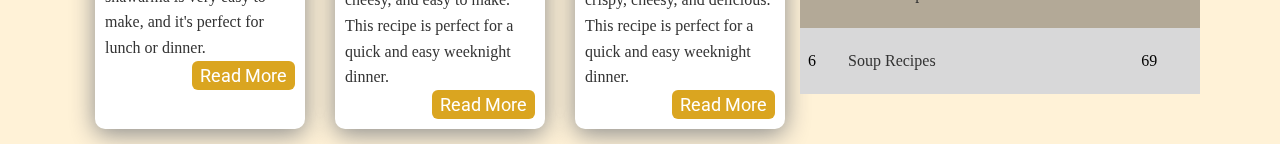
==== commit 49828b96: "negan" ====
--- a/index.html
+++ b/index.html
@@ -27,7 +27,7 @@
                     alt="logo"> <span>Ratatouille</span></a>
             <ul class="header-m">
                 <li><a href="index.html">Home</a></li>
-                <li><a href="#"><img src="Images/" alt="">Our Special Main Dishes</img></a></li>
+                <li><a href="#"><img src="Images/" alt="">Our Special Main Dishes</a></li>
                 <li><a href="#">Side Dishes</a></li>
                 <li><a href="#">Desserts</a></li>
                 <li><a href="#">About Us</a></li>
@@ -60,11 +60,11 @@
     <section class="table-recpies">
         <div class="maxwidth ">
             <ul class="cards">
-                <li class="card"><a href="#"><img src="images/Walnut Meatballs.jpg" alt=""><span>Healthy</span></a></li>
-                <li class="card"><a href="#"><img src="images/Spirali-1-1.jpg" alt=""><span>Pasta</span></a></li>
-                <li class="card"><a href="#"><img src="images/Cilantro-Orange-Chicken-61.jpg" alt=""><span>Quick and
+                <li class="card"><a href="https://pinchofyum.com/recipes/healthy-choices"  target="_blank"><img   src="images/Walnut Meatballs.jpg" alt=""><span>Healthy</span></a></li>
+                <li class="card"><a href="https://pinchofyum.com/recipes/pasta"  target="_blank"><img   src="images/Spirali-1-1.jpg" alt=""><span>Pasta</span></a></li>
+                <li class="card"><a href="https://pinchofyum.com/recipes/quick-and-easy"  target="_blank"><img   src="images/Cilantro-Orange-Chicken-61.jpg" alt=""><span>Quick and
                             Easy</span></a></li>
-                <li class="card"><a href="#"><img src="images/Easy-Cauliflower-Gnocchi.jpg" alt=""><span>5
+                <li class="card"><a href="https://pinchofyum.com/recipes/5-ingredients"  target="_blank"><img   src="images/Easy-Cauliflower-Gnocchi.jpg" alt=""><span>5
                             Ingredients</span></a></li>
             </ul>
         </div>
@@ -73,31 +73,31 @@
     <section class="some-recipe maxwidth">
         <h2>Some Recipes</h2>
         <div class="recipe">
-            <div class="card">
-                <img src="images/Chicken Shawarma.jpg" alt="Chicken Shawarma">
+            <div class="card" id="card1">
+                <img src="images/download.jpeg" alt="Chicken Shawarma">
                 <h3>Chicken Shawarma</h3>
                 <p>Chicken Shawarma is a Middle Eastern Recipe and Nigeria's favorite street food. This homemade chicken
                     shawarma is very easy to make, and it's perfect for lunch or dinner.</p>
                 <div class="btn">
-                    <a href="#">Read More</a>
+                    <a href="https://www.recipetineats.com/chicken-sharwama-middle-eastern/"  target="_blank">Read More</a>
                 </div>
             </div>
-            <div class="card">
-                <img src="images/Chicken Alfredo.jpg" alt="Chicken Alfredo">
+            <div class="card" id="card2">
+                <img src="images/Alfredo.jpeg" alt="Chicken Alfredo"  >
                 <h3>Chicken Alfredo</h3>
                 <p>Chicken Alfredo is a classic Italian dish that is creamy, cheesy, and easy to make. This recipe is
                     perfect for a quick and easy weeknight dinner.</p>
                 <div class="btn">
-                    <a href="#">Read More</a>
+                    <a href="https://tasty.co/recipe/easy-chicken-alfredo-penne"  target="_blank">Read More</a>
                 </div>
             </div>
-            <div class="card">
-                <img src="images/Chicken Parmesan.jpg" alt="Chicken Parmesan">
+            <div class="card" id="card3">
+                <img src="images/parmesan.jpeg" alt="Chicken Parmesan"  >
                 <h3>Chicken Parmesan</h3>
                 <p>Chicken Parmesan is a classic Italian dish that is crispy, cheesy, and delicious. This recipe is
                     perfect for a quick and easy weeknight dinner.</p>
                 <div class="btn">
-                    <a href="#">Read More</a>
+                    <a href="https://www.allrecipes.com/recipe/223042/chicken-parmesan/"  target="_blank">Read More</a>
                 </div>
             </div>
             <div class="tbl">
@@ -106,32 +106,32 @@
                     <caption class="t-caption">Recipe Collections</caption>
                     <tr>
                         <td>1</td>
-                        <td>Instant Pot Recipes</td>
+                        <td><a href="https://pinchofyum.com/recipes/instant-pot" target="_blank">Instant Pot Recipes</a></td>
                         <td>48</td>
                     </tr>
                     <tr>
                         <td>2</td>
-                        <td>Vegan Recipes</td>
+                        <td><a href="https://pinchofyum.com/recipes/vegan" target="_blank">Vegan Recipes</a></td>
                         <td>199</td>
                     </tr>
                     <tr>
                         <td>3</td>
-                        <td>Meal Prep Recipes</td>
+                        <td><a href="https://pinchofyum.com/recipes/meal-prep"  target="_blank">Meal Prep Recipes</a></td>
                         <td>35</td>
                     </tr>
                     <tr>
                         <td>4</td>
-                        <td>Quick And Easy Recipes</td>
+                        <td><a href="https://pinchofyum.com/recipes/quick-and-easy"  target="_blank">Quick And Easy Recipes</a></td>
                         <td>464</td>
                     </tr>
                     <tr>
                         <td>5</td>
-                        <td>Pasta Recipes</td>
+                        <td><a href="https://pinchofyum.com/recipes/pasta"  target="_blank">Pasta Recipes</a></td>
                         <td>174</td>
                     </tr>
                     <tr>
                         <td>6</td>
-                        <td>Soup Recipes</td>
+                        <td><a href="https://pinchofyum.com/recipes/soup"  target="_blank">Soup Recipes</a></td>
                         <td>69</td>
                     </tr>
                 </table>
--- a/css/style.css
+++ b/css/style.css
@@ -59,6 +59,7 @@
 p {
     font-style: Roboto, sans-serif;
     font-size: 16px;
+    font-weight: 200;
     color: #333;
     line-height: 1.6;
 }
@@ -113,6 +114,9 @@
     display: flex;
     justify-content: space-between;
     align-items: center;
+}
+nav a:hover{
+    background-color: hsl(0, 31%, 21%);
 }
 
 nav ul {
@@ -138,7 +142,9 @@
     padding: 6px;
     border-radius: 6px;
 }
-
+.header-r a:hover{
+background-color: hsl(0, 31%, 21%);
+}
 main {
     margin: 8px;
     display: flex;
@@ -168,6 +174,9 @@
     color: #ffffff;
     font-family: "Roboto", sans-serif;
     font-size: 18px;
+}
+.btn a:hover{
+     background-color: hsl(0, 31%, 21%);
 }
 
 .remi_video {
@@ -248,6 +257,7 @@
 }
 
 div.card {
+    
     background-color: white;
     display: flex;
     width: 300px;
@@ -258,4 +268,23 @@
     justify-content: center;
     flex-direction: column;
     flex-wrap: wrap;
-}
+    transform: 0.7s ease;
+}
+.cards a:hover{
+    background-color: hsl(0, 31%, 21%);
+}
+.card:hover{
+    transform:scale(1.1);
+    background-color: hsl(0, 4%, 81%);
+}
+.card img{
+    max-width: 100%;
+    border-radius: 10px;
+}
+
+.recipe{
+    display: flex;
+    border-radius: 10px;
+    margin: 0;
+    padding: 0;
+}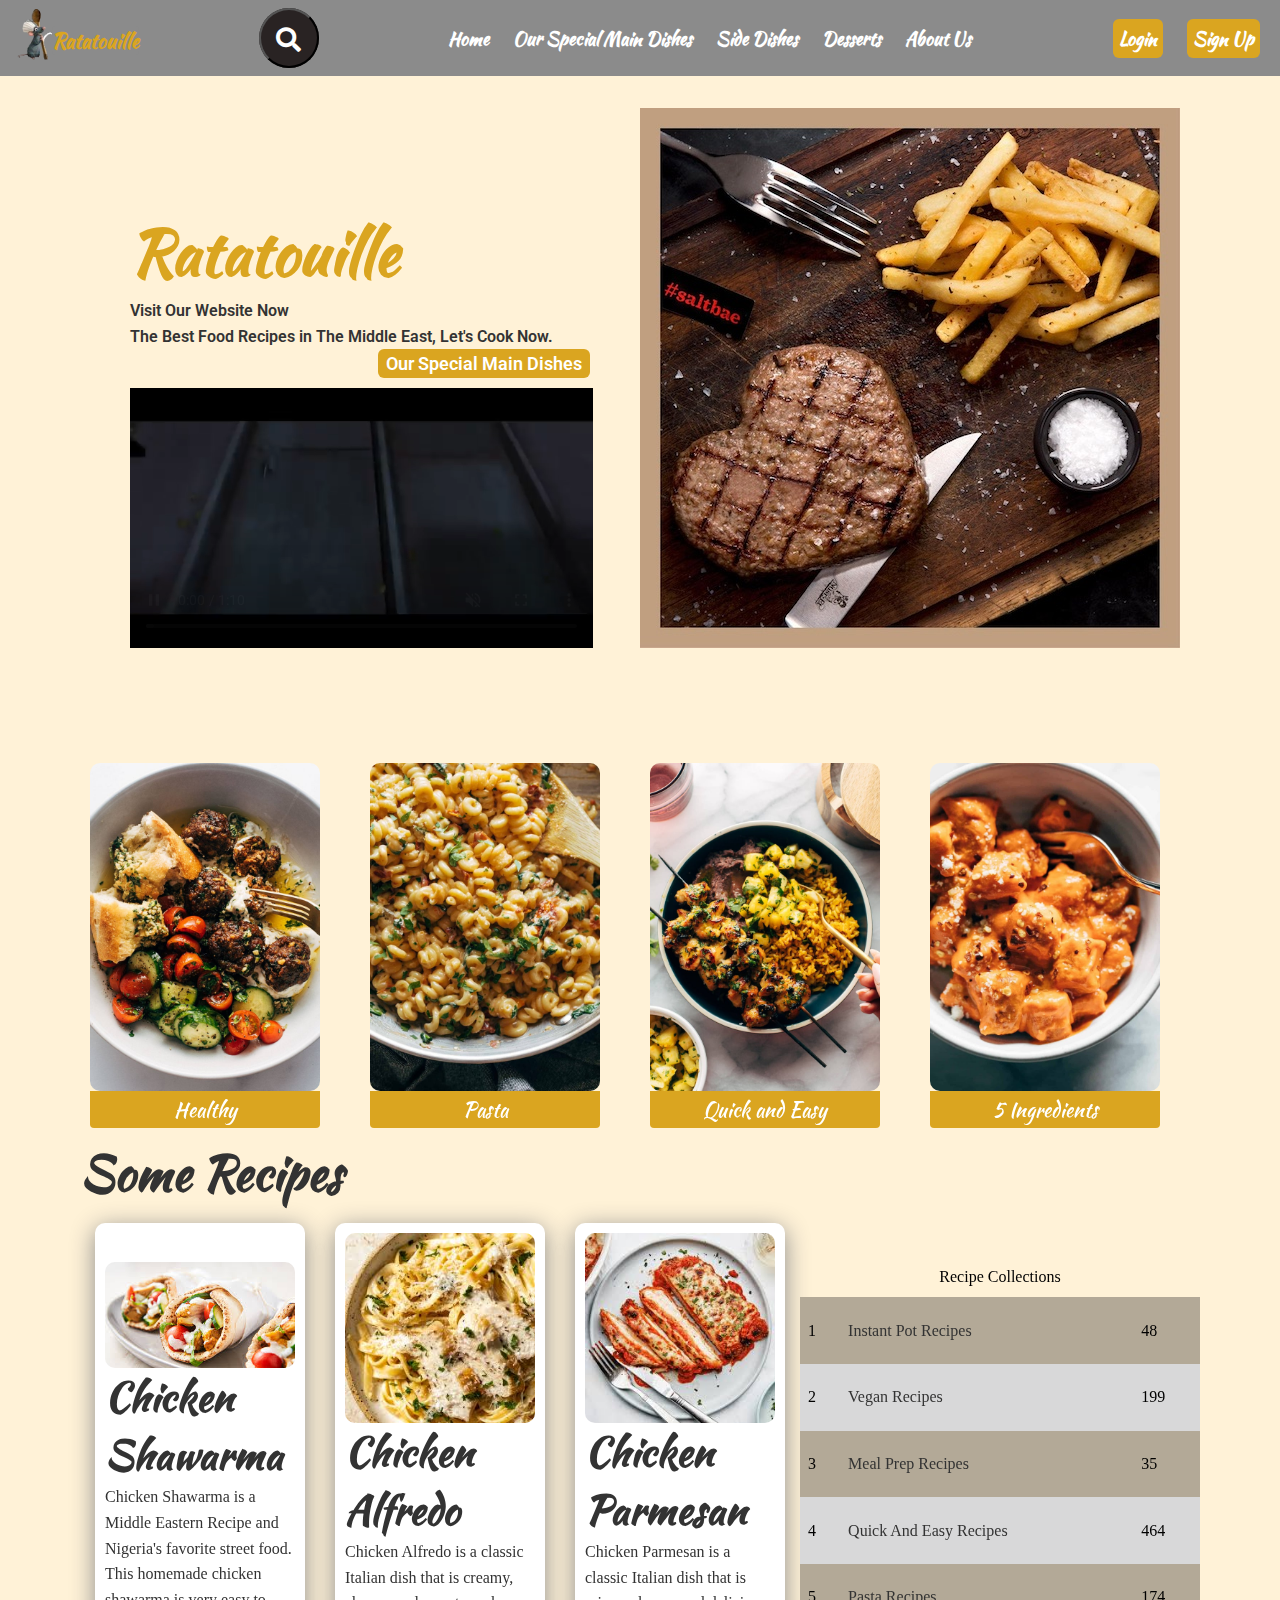
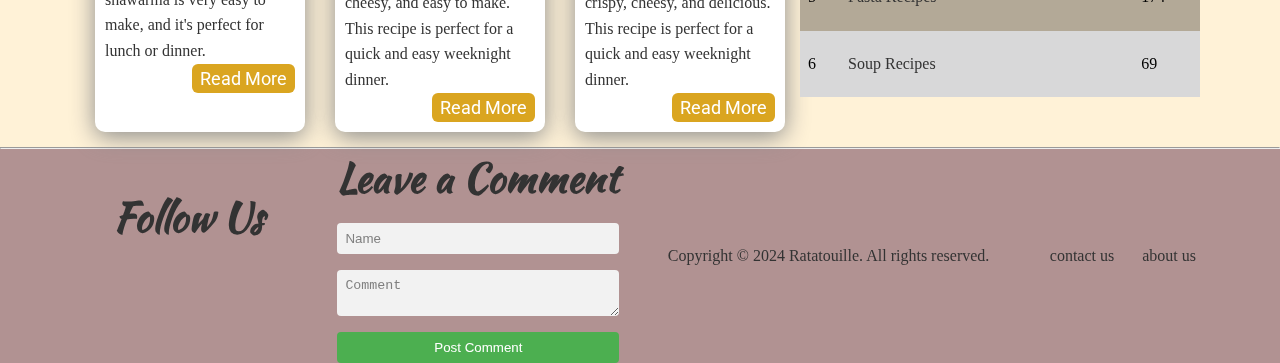
==== commit 2f06cba5: "ne" ====
--- a/index.html
+++ b/index.html
@@ -17,6 +17,11 @@
     <link
         href="https://fonts.googleapis.com/css2?family=Kaushan+Script&family=Roboto:ital,wght@0,100;0,300;0,400;0,500;0,700;0,900;1,100;1,300;1,400;1,500;1,700;1,900&display=swap"
         rel="stylesheet">
+        <link rel="stylesheet" href="https://cdnjs.cloudflare.com/ajax/libs/font-awesome/5.15.4/css/all.min.css">
+        <script src="JS/main.JS"></script>
+        <script src="https://kit.fontawesome.com/23981505aa.js" crossorigin="anonymous"></script>
+        
+       
 </head>
 
 <body>
@@ -25,6 +30,20 @@
             <a class="logo" href="index.html">
                 <img src="images/disney-pixar-ratatouille-remy-anyone-can-cook-quote-rogani-lilly-transparent.png.png"
                     alt="logo"> <span>Ratatouille</span></a>
+                  <div class="container7">
+		<input type="text" list="recipes" id="searchInput" placeholder="Search for Your recipe">
+       <datalist id="recipes">
+        <option value="Chicken Shawarma">classic Italian dish</option>
+        <option value="Chicken Alfredo">classic Italian dish </option>
+        <option value="Chicken Parmesan">Middle Eastern Recipe</option>
+       </datalist>
+		<div class="search-btn">
+    <button id="searchButton"><i class="fa fa-search"></i></button>
+    <ul id="searchHistory" class="search-history"></ul>
+</div>
+
+	</div>
+    
             <ul class="header-m">
                 <li><a href="index.html">Home</a></li>
                 <li><a href="#"><img src="Images/" alt="">Our Special Main Dishes</a></li>
@@ -140,6 +159,37 @@
         </div>
 
     </section>
+    <hr>
+    <footer>
+        
+  <div class="footer-container">
+    <div class="footer-social">
+      <h3>Follow Us</h3>
+      <ul>
+        <li><a href="#" target="_blank"><i class="fa-brands fa-facebook"></i></a></li>
+        <li><a href="#" target="_blank"><i class="fa fa-twitter"></i></a></li>
+        <li><a href="#" target="_blank"><i class = "fa fa-instagram"></i></a></li>
+        <li><a href="#" target="_blank"><i class="fa fa-linkedin"></i></a></li>
+      </ul>
+    </div>
+    <div class="footer-comment">
+      <h3>Leave a Comment</h3>
+      <form name="myform" action="/" method="post" id="comment-form" onsubmit="return validateform()">
+        <input  name="fname" type="text" placeholder="Name" id="name7" >
+        <textarea name="cform" placeholder="Comment" id="mytxt" ></textarea>
+        <button onclick="saveContent()"  type="submit">Post Comment</button>
+      </form>
+    </div>
+    <div class="footer-copyright">
+      <p>Copyright © 2024 Ratatouille. All rights reserved.</p>
+    </div>
+    <div class="contact-us7" >
+        <a href="">contact us</a>
+        <a href="">about us</a>
+    </div>
+  </div>
+</footer>
+  
 
 </body>
 
--- a/css/style.css
+++ b/css/style.css
@@ -59,7 +59,7 @@
 p {
     font-style: Roboto, sans-serif;
     font-size: 16px;
-    font-weight: 200;
+   
     color: #333;
     line-height: 1.6;
 }
@@ -287,4 +287,154 @@
     border-radius: 10px;
     margin: 0;
     padding: 0;
-}+}
+
+.container7{
+	position: relative;
+	display: inline-block;
+	padding: 10px;
+    
+}
+.container7 input{
+	outline: none;
+	box-sizing: border-box;
+	height: 40px;
+	width: 0px;
+	padding: 0 20px;
+	color: black;
+	border-radius: 50px;
+	font-size: 20px;
+	border: 1px solid #292323;
+	transition: all .7s ease; 
+}
+::placeholder{
+	color: grey;
+}
+.search-btn{
+	position: absolute;
+	right: 0px;
+    top: 0px;
+	width: 60px;
+	height: 60px;
+	background: #292323;
+	line-height: 60px;
+	border-radius: 50%;
+	text-align: center;
+	cursor: pointer;
+	transition: .5s;
+}
+.search-btn i{
+	font-size: 25px;
+	color: white;
+	line-height: 60px;
+	transition: all .7s ease;
+}
+.container7:hover input{
+	width: 350px;
+}
+.container7:hover i{
+	transform: rotate(-360deg);
+}
+footer {
+ background-color:#b19292 ;
+  color: #b19292;
+  
+}
+
+.footer-container {
+  display: flex;
+  justify-content: space-between;
+  align-items: center;
+  max-width: 1200px;
+  margin: 0 auto;
+  padding: 0 32px;
+}
+
+.footer-social h3 {
+  margin-bottom: 16px;
+  margin-left: 41px;
+}
+
+.footer-social ul {
+  display: flex;
+}
+
+.footer-social li {
+  margin-right: 16 px;
+  padding: 12px;
+}
+
+.footer-social a {
+  color: #fff;
+  font-size: 32px;
+  transition: color 0.3s;
+}
+
+.footer-social a:hover {
+  color: #ccc;
+}
+
+.footer-contact h3,
+.footer-comment h3 {
+  margin-bottom: 16px;
+}
+
+
+#comment-form {
+  display: flex;
+  flex-direction: column;
+}
+
+#contact-form input,
+#comment-form input,
+#contact-form textarea,
+#comment-form textarea {
+  margin-bottom: 16px;
+  padding: 8px;
+  border: none;
+  border-radius: 4px;
+  background-color: #f2f2f2;
+}
+
+
+#comment-form button {
+  padding: 8px 3px;
+  border: none;
+  border-radius: 4px;
+  background-color: #4CAF50;
+  color: #fff;
+  cursor: pointer;
+  transition: background-color 0.3s;
+}
+
+
+#comment-form button:hover {
+  background-color: #3e8e41;
+}
+.footer-copyright {
+  text-align: center;
+  padding:16px 0;
+}
+
+.footer-copyright p {
+  margin: 0;
+}
+.contact-us7 a{
+    display:inline-block ;
+    padding: 12px;
+   
+}
+
+.contact-us7 a:hover{
+    color: #ccc;
+}
+#searchButton {
+    border-radius: 50%;
+    width: 60px;
+    height: 60px;
+    background: #292323;
+    line-height: 60px;
+    text-align: center;
+    cursor: pointer;
+    transition:.5s;
+}
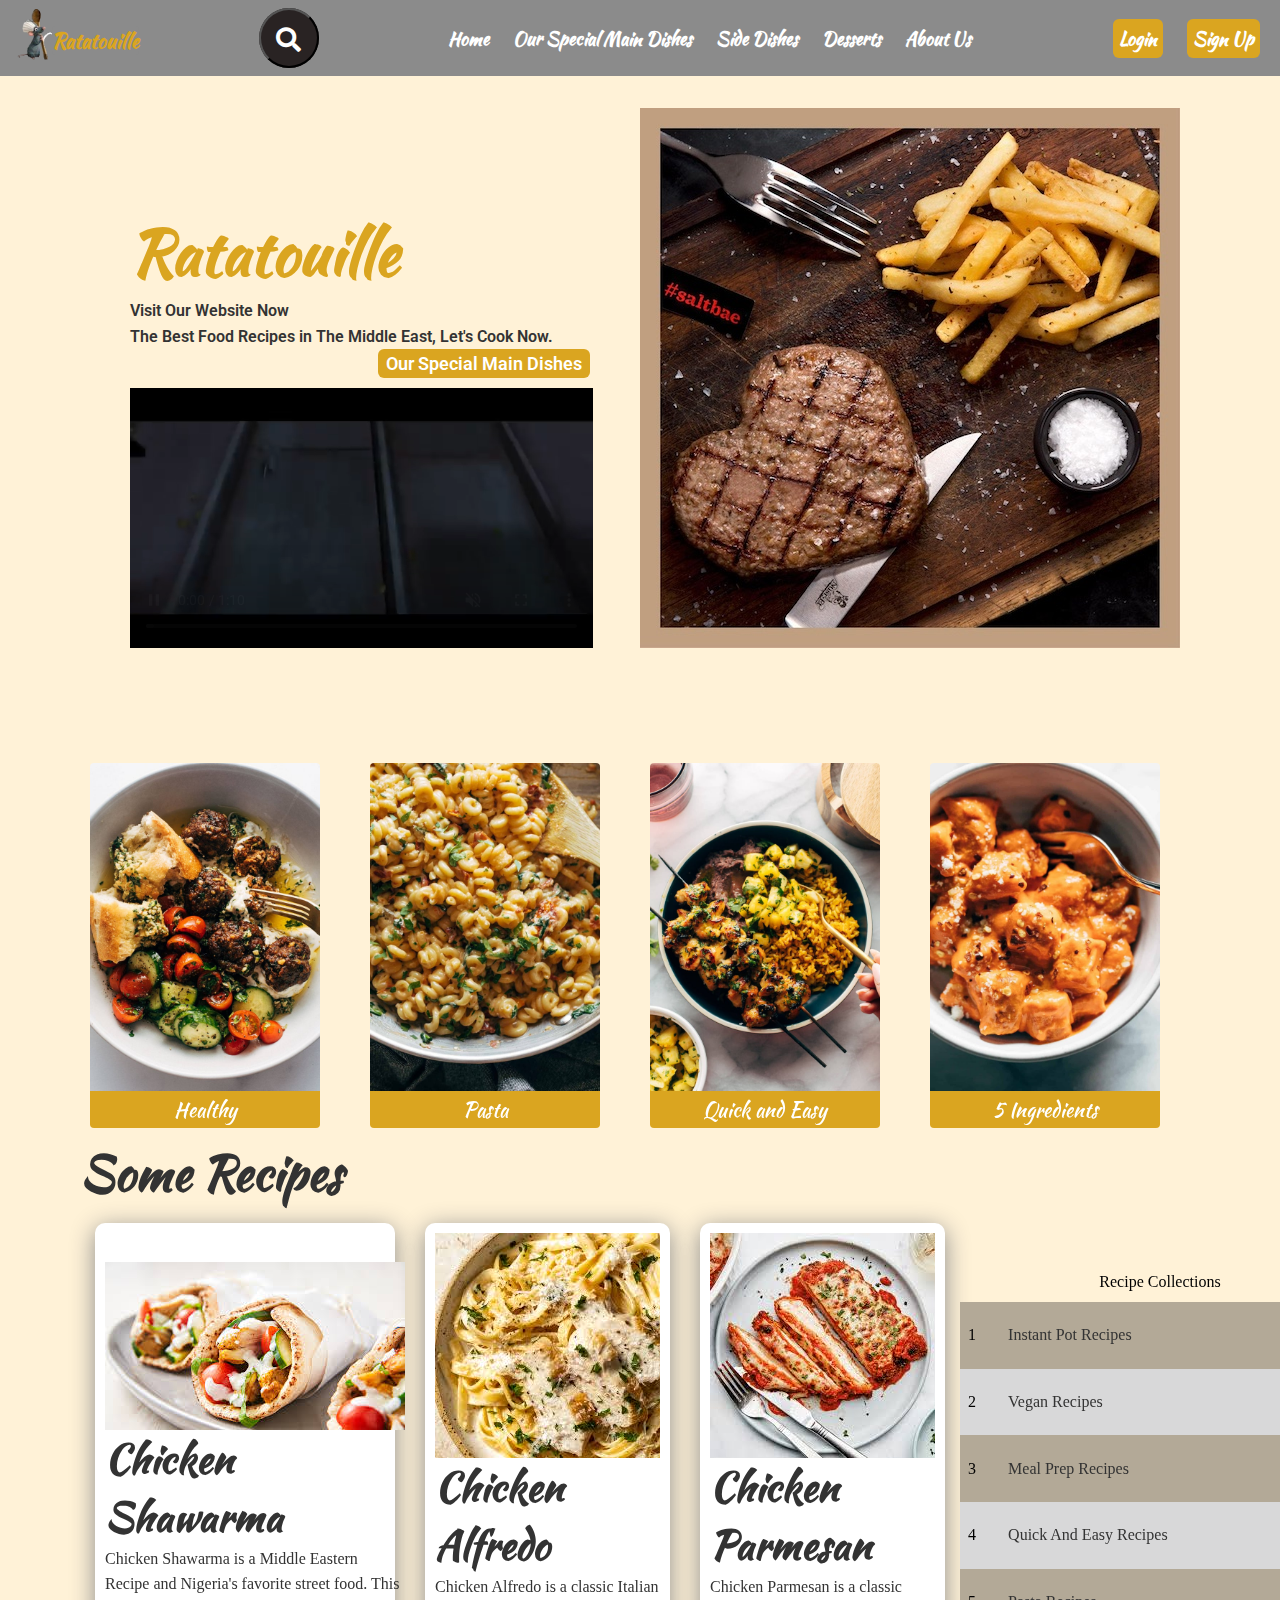
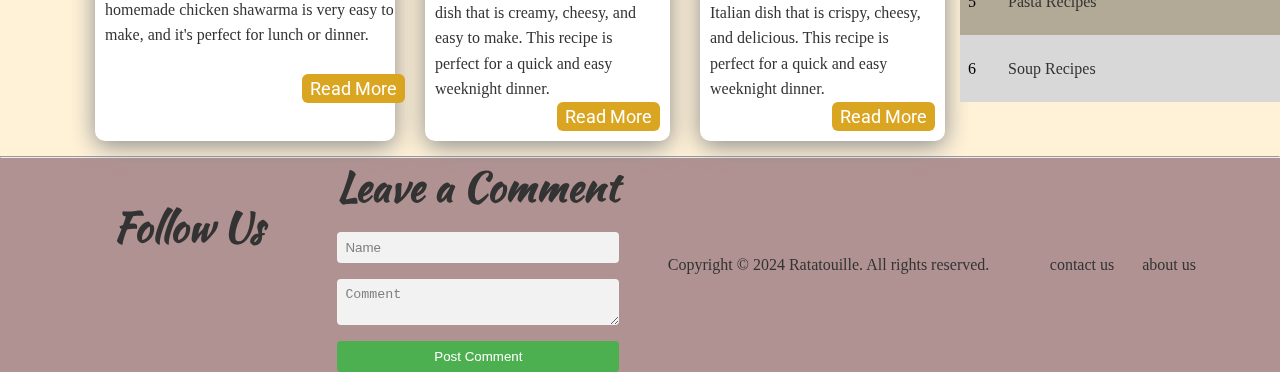
==== commit a087ea43: "Push" ====
--- a/index.html
+++ b/index.html
@@ -17,11 +17,11 @@
     <link
         href="https://fonts.googleapis.com/css2?family=Kaushan+Script&family=Roboto:ital,wght@0,100;0,300;0,400;0,500;0,700;0,900;1,100;1,300;1,400;1,500;1,700;1,900&display=swap"
         rel="stylesheet">
-        <link rel="stylesheet" href="https://cdnjs.cloudflare.com/ajax/libs/font-awesome/5.15.4/css/all.min.css">
-        <script src="JS/main.JS"></script>
-        <script src="https://kit.fontawesome.com/23981505aa.js" crossorigin="anonymous"></script>
-        
-       
+    <link rel="stylesheet" href="https://cdnjs.cloudflare.com/ajax/libs/font-awesome/5.15.4/css/all.min.css">
+    <script src="JS/main.JS"></script>
+    <script src="https://kit.fontawesome.com/23981505aa.js" crossorigin="anonymous"></script>
+
+
 </head>
 
 <body>
@@ -30,20 +30,20 @@
             <a class="logo" href="index.html">
                 <img src="images/disney-pixar-ratatouille-remy-anyone-can-cook-quote-rogani-lilly-transparent.png.png"
                     alt="logo"> <span>Ratatouille</span></a>
-                  <div class="container7">
-		<input type="text" list="recipes" id="searchInput" placeholder="Search for Your recipe">
-       <datalist id="recipes">
-        <option value="Chicken Shawarma">classic Italian dish</option>
-        <option value="Chicken Alfredo">classic Italian dish </option>
-        <option value="Chicken Parmesan">Middle Eastern Recipe</option>
-       </datalist>
-		<div class="search-btn">
-    <button id="searchButton"><i class="fa fa-search"></i></button>
-    <ul id="searchHistory" class="search-history"></ul>
-</div>
-
-	</div>
-    
+            <div class="container7">
+                <input type="text" list="recipes" id="searchInput" placeholder="Search for Your recipe">
+                <datalist id="recipes">
+                    <option value="Chicken Shawarma">classic Italian dish</option>
+                    <option value="Chicken Alfredo">classic Italian dish </option>
+                    <option value="Chicken Parmesan">Middle Eastern Recipe</option>
+                </datalist>
+                <div class="search-btn">
+                    <button id="searchButton"><i class="fa fa-search"></i></button>
+                    <ul id="searchHistory" class="search-history"></ul>
+                </div>
+
+            </div>
+
             <ul class="header-m">
                 <li><a href="index.html">Home</a></li>
                 <li><a href="#"><img src="Images/" alt="">Our Special Main Dishes</a></li>
@@ -79,11 +79,15 @@
     <section class="table-recpies">
         <div class="maxwidth ">
             <ul class="cards">
-                <li class="card"><a href="https://pinchofyum.com/recipes/healthy-choices"  target="_blank"><img   src="images/Walnut Meatballs.jpg" alt=""><span>Healthy</span></a></li>
-                <li class="card"><a href="https://pinchofyum.com/recipes/pasta"  target="_blank"><img   src="images/Spirali-1-1.jpg" alt=""><span>Pasta</span></a></li>
-                <li class="card"><a href="https://pinchofyum.com/recipes/quick-and-easy"  target="_blank"><img   src="images/Cilantro-Orange-Chicken-61.jpg" alt=""><span>Quick and
+                <li class="card"><a href="https://pinchofyum.com/recipes/healthy-choices" target="_blank"><img
+                            src="images/Walnut Meatballs.jpg" alt=""><span>Healthy</span></a></li>
+                <li class="card"><a href="https://pinchofyum.com/recipes/pasta" target="_blank"><img
+                            src="images/Spirali-1-1.jpg" alt=""><span>Pasta</span></a></li>
+                <li class="card"><a href="https://pinchofyum.com/recipes/quick-and-easy" target="_blank"><img
+                            src="images/Cilantro-Orange-Chicken-61.jpg" alt=""><span>Quick and
                             Easy</span></a></li>
-                <li class="card"><a href="https://pinchofyum.com/recipes/5-ingredients"  target="_blank"><img   src="images/Easy-Cauliflower-Gnocchi.jpg" alt=""><span>5
+                <li class="card"><a href="https://pinchofyum.com/recipes/5-ingredients" target="_blank"><img
+                            src="images/Easy-Cauliflower-Gnocchi.jpg" alt=""><span>5
                             Ingredients</span></a></li>
             </ul>
         </div>
@@ -98,25 +102,26 @@
                 <p>Chicken Shawarma is a Middle Eastern Recipe and Nigeria's favorite street food. This homemade chicken
                     shawarma is very easy to make, and it's perfect for lunch or dinner.</p>
                 <div class="btn">
-                    <a href="https://www.recipetineats.com/chicken-sharwama-middle-eastern/"  target="_blank">Read More</a>
+                    <a href="https://www.recipetineats.com/chicken-sharwama-middle-eastern/" target="_blank">Read
+                        More</a>
                 </div>
             </div>
             <div class="card" id="card2">
-                <img src="images/Alfredo.jpeg" alt="Chicken Alfredo"  >
+                <img src="images/Alfredo.jpeg" alt="Chicken Alfredo">
                 <h3>Chicken Alfredo</h3>
                 <p>Chicken Alfredo is a classic Italian dish that is creamy, cheesy, and easy to make. This recipe is
                     perfect for a quick and easy weeknight dinner.</p>
                 <div class="btn">
-                    <a href="https://tasty.co/recipe/easy-chicken-alfredo-penne"  target="_blank">Read More</a>
+                    <a href="https://tasty.co/recipe/easy-chicken-alfredo-penne" target="_blank">Read More</a>
                 </div>
             </div>
             <div class="card" id="card3">
-                <img src="images/parmesan.jpeg" alt="Chicken Parmesan"  >
+                <img src="images/parmesan.jpeg" alt="Chicken Parmesan">
                 <h3>Chicken Parmesan</h3>
                 <p>Chicken Parmesan is a classic Italian dish that is crispy, cheesy, and delicious. This recipe is
                     perfect for a quick and easy weeknight dinner.</p>
                 <div class="btn">
-                    <a href="https://www.allrecipes.com/recipe/223042/chicken-parmesan/"  target="_blank">Read More</a>
+                    <a href="https://www.allrecipes.com/recipe/223042/chicken-parmesan/" target="_blank">Read More</a>
                 </div>
             </div>
             <div class="tbl">
@@ -125,7 +130,8 @@
                     <caption class="t-caption">Recipe Collections</caption>
                     <tr>
                         <td>1</td>
-                        <td><a href="https://pinchofyum.com/recipes/instant-pot" target="_blank">Instant Pot Recipes</a></td>
+                        <td><a href="https://pinchofyum.com/recipes/instant-pot" target="_blank">Instant Pot Recipes</a>
+                        </td>
                         <td>48</td>
                     </tr>
                     <tr>
@@ -135,22 +141,24 @@
                     </tr>
                     <tr>
                         <td>3</td>
-                        <td><a href="https://pinchofyum.com/recipes/meal-prep"  target="_blank">Meal Prep Recipes</a></td>
+                        <td><a href="https://pinchofyum.com/recipes/meal-prep" target="_blank">Meal Prep Recipes</a>
+                        </td>
                         <td>35</td>
                     </tr>
                     <tr>
                         <td>4</td>
-                        <td><a href="https://pinchofyum.com/recipes/quick-and-easy"  target="_blank">Quick And Easy Recipes</a></td>
+                        <td><a href="https://pinchofyum.com/recipes/quick-and-easy" target="_blank">Quick And Easy
+                                Recipes</a></td>
                         <td>464</td>
                     </tr>
                     <tr>
                         <td>5</td>
-                        <td><a href="https://pinchofyum.com/recipes/pasta"  target="_blank">Pasta Recipes</a></td>
+                        <td><a href="https://pinchofyum.com/recipes/pasta" target="_blank">Pasta Recipes</a></td>
                         <td>174</td>
                     </tr>
                     <tr>
                         <td>6</td>
-                        <td><a href="https://pinchofyum.com/recipes/soup"  target="_blank">Soup Recipes</a></td>
+                        <td><a href="https://pinchofyum.com/recipes/soup" target="_blank">Soup Recipes</a></td>
                         <td>69</td>
                     </tr>
                 </table>
@@ -161,35 +169,35 @@
     </section>
     <hr>
     <footer>
-        
-  <div class="footer-container">
-    <div class="footer-social">
-      <h3>Follow Us</h3>
-      <ul>
-        <li><a href="#" target="_blank"><i class="fa-brands fa-facebook"></i></a></li>
-        <li><a href="#" target="_blank"><i class="fa fa-twitter"></i></a></li>
-        <li><a href="#" target="_blank"><i class = "fa fa-instagram"></i></a></li>
-        <li><a href="#" target="_blank"><i class="fa fa-linkedin"></i></a></li>
-      </ul>
-    </div>
-    <div class="footer-comment">
-      <h3>Leave a Comment</h3>
-      <form name="myform" action="/" method="post" id="comment-form" onsubmit="return validateform()">
-        <input  name="fname" type="text" placeholder="Name" id="name7" >
-        <textarea name="cform" placeholder="Comment" id="mytxt" ></textarea>
-        <button onclick="saveContent()"  type="submit">Post Comment</button>
-      </form>
-    </div>
-    <div class="footer-copyright">
-      <p>Copyright © 2024 Ratatouille. All rights reserved.</p>
-    </div>
-    <div class="contact-us7" >
-        <a href="">contact us</a>
-        <a href="">about us</a>
-    </div>
-  </div>
-</footer>
-  
+
+        <div class="footer-container">
+            <div class="footer-social">
+                <h3>Follow Us</h3>
+                <ul>
+                    <li><a href="#" target="_blank"><i class="fa-brands fa-facebook"></i></a></li>
+                    <li><a href="#" target="_blank"><i class="fa fa-twitter"></i></a></li>
+                    <li><a href="#" target="_blank"><i class="fa fa-instagram"></i></a></li>
+                    <li><a href="#" target="_blank"><i class="fa fa-linkedin"></i></a></li>
+                </ul>
+            </div>
+            <div class="footer-comment">
+                <h3>Leave a Comment</h3>
+                <form name="myform" action="/" method="post" id="comment-form" onsubmit="return validateform()">
+                    <input name="fname" type="text" placeholder="Name" id="name7">
+                    <textarea name="cform" placeholder="Comment" id="mytxt"></textarea>
+                    <button onclick="saveContent()" type="submit">Post Comment</button>
+                </form>
+            </div>
+            <div class="footer-copyright">
+                <p>Copyright © 2024 Ratatouille. All rights reserved.</p>
+            </div>
+            <div class="contact-us7">
+                <a href="">contact us</a>
+                <a href="">about us</a>
+            </div>
+        </div>
+    </footer>
+
 
 </body>
 
--- a/css/style.css
+++ b/css/style.css
@@ -273,15 +273,24 @@
 .cards a:hover{
     background-color: hsl(0, 31%, 21%);
 }
-.card:hover{
+
+section.table-recpies li.cards a:hover{
+    background-color: none;
+    
+}
+section.table-recpies li.card a:hover{
+    background-color: none;
+    transform:scale(1.1);
+    
+}
+div.recipe .card:hover{
     transform:scale(1.1);
     background-color: hsl(0, 4%, 81%);
 }
-.card img{
+div.recpie .card img{
     max-width: 100%;
     border-radius: 10px;
 }
-
 .recipe{
     display: flex;
     border-radius: 10px;
